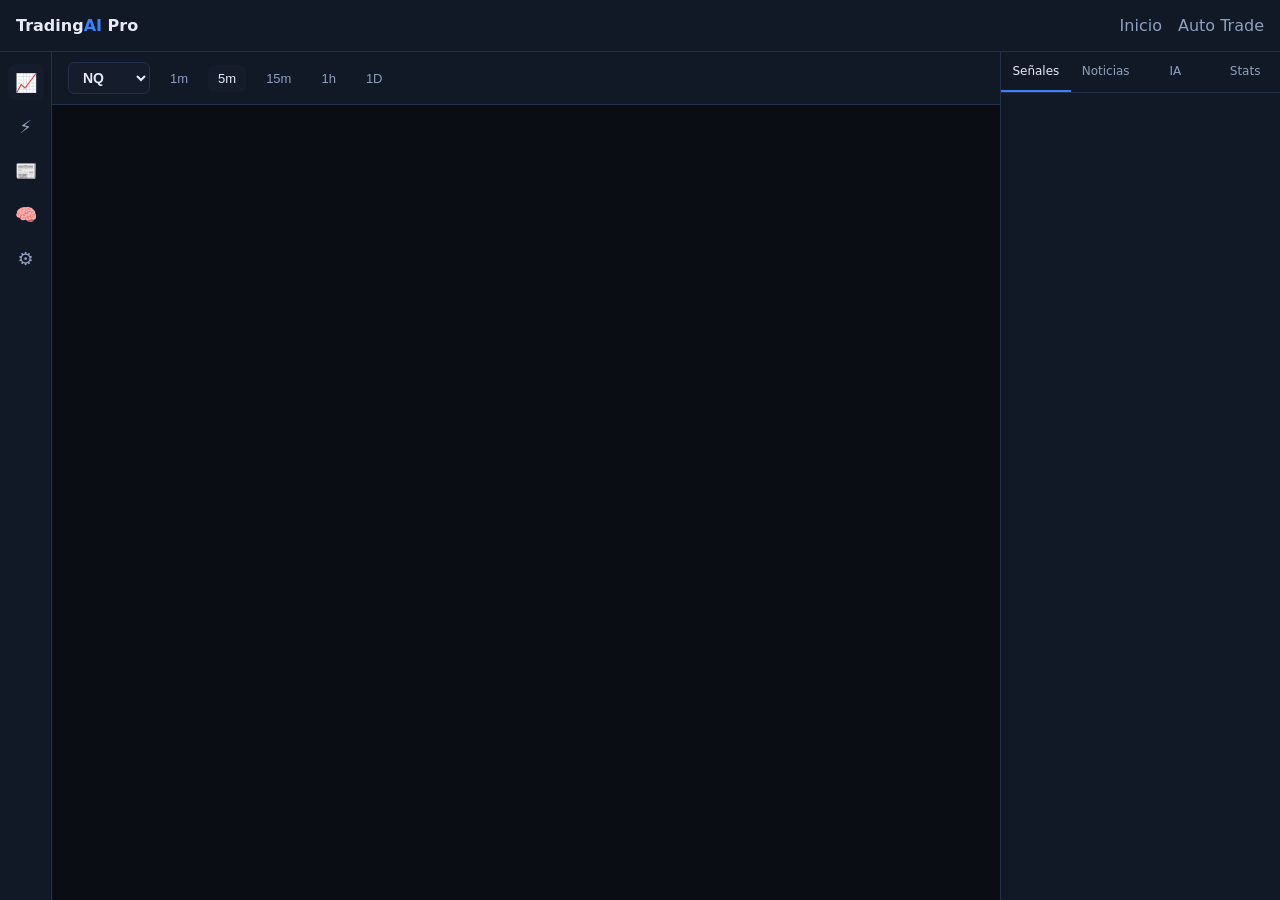
==== frontend/dashboard.html @ 42ce529d "Crear TradingAI Pro: plataforma de trading algorítmico con IA Backend FastAPI con motor de señales (" ====
<!DOCTYPE html>
<html lang="es">
<head>
<meta charset="UTF-8" />
<meta name="viewport" content="width=device-width, initial-scale=1.0" />
<title>Dashboard — TradingAI Pro</title>
<link rel="stylesheet" href="assets/css/main.css" />
<link rel="stylesheet" href="assets/css/dashboard.css" />
</head>
<body>

<div class="top-header">
  <div class="logo">Trading<span>AI</span> Pro</div>
  <nav style="display:flex;gap:16px;">
    <a href="index.html" class="text-dim">Inicio</a>
    <a href="autotrade.html" class="text-dim">Auto Trade</a>
  </nav>
</div>

<div class="dash-layout">
  <!-- Columna izquierda: sidebar de iconos -->
  <div class="sidebar">
    <div class="sb-icon active" title="Gráfico">📈</div>
    <div class="sb-icon" title="Señales">⚡</div>
    <div class="sb-icon" title="Noticias">📰</div>
    <div class="sb-icon" title="IA">🧠</div>
    <div class="sb-icon" title="Configuración">⚙️</div>
  </div>

  <!-- Centro: gráfico -->
  <div class="chart-area">
    <div class="timeframe-bar">
      <select id="symbol-select" class="symbol-select">
        <option value="NQ">NQ</option>
        <option value="MNQ">MNQ</option>
        <option value="AMD">AMD</option>
        <option value="NVDA">NVDA</option>
        <option value="AAPL">AAPL</option>
        <option value="TSLA">TSLA</option>
        <option value="BTC">BTC</option>
        <option value="ETH">ETH</option>
      </select>
      <button class="tf-btn" data-interval="1">1m</button>
      <button class="tf-btn active" data-interval="5">5m</button>
      <button class="tf-btn" data-interval="15">15m</button>
      <button class="tf-btn" data-interval="60">1h</button>
      <button class="tf-btn" data-interval="D">1D</button>
    </div>
    <div id="tv-chart"></div>
  </div>

  <!-- Columna derecha: panel de señales/noticias/IA/stats -->
  <div class="side-panel">
    <div class="panel-tabs">
      <div class="panel-tab active" data-tab="signals">Señales</div>
      <div class="panel-tab" data-tab="news">Noticias</div>
      <div class="panel-tab" data-tab="ai">IA</div>
      <div class="panel-tab" data-tab="stats">Stats</div>
    </div>
    <div class="panel-content">
      <div class="panel-view active" id="view-signals"></div>
      <div class="panel-view" id="view-news"></div>
      <div class="panel-view" id="view-ai">
        <div class="ai-chat">
          <div class="ai-messages" id="ai-messages">
            <div class="ai-msg assistant">Hola, soy el analista IA de TradingAI Pro. Pregúntame sobre el instrumento actual.</div>
          </div>
          <div class="ai-input-row">
            <input type="text" id="ai-input" placeholder="Pregúntale a Claude AI…" />
            <button class="btn btn-primary" id="ai-send">➤</button>
          </div>
        </div>
      </div>
      <div class="panel-view" id="view-stats"></div>
    </div>
  </div>
</div>

<script src="https://s3.tradingview.com/tv.js"></script>
<script src="assets/js/websocket.js"></script>
<script src="assets/js/dashboard.js"></script>
</body>
</html>
---- frontend/assets/css/main.css ----
/* TradingAI Pro — estilos compartidos (tema oscuro por defecto) */
:root {
  --bg: #0a0e14;
  --bg-alt: #111826;
  --bg-card: #151d2c;
  --border: #23304a;
  --text: #e6ebf5;
  --text-dim: #8fa0bd;
  --accent: #3b82f6;
  --accent-2: #22c55e;
  --danger: #ef4444;
  --warning: #f59e0b;
  --radius: 10px;
  --font: "Inter", "Segoe UI", system-ui, sans-serif;
}

* { box-sizing: border-box; }

html, body {
  margin: 0;
  padding: 0;
  background: var(--bg);
  color: var(--text);
  font-family: var(--font);
  scroll-behavior: smooth;
}

a { color: var(--accent); text-decoration: none; }

.container { max-width: 1200px; margin: 0 auto; padding: 0 24px; }

/* --- Nav --- */
.navbar {
  position: sticky;
  top: 0;
  z-index: 50;
  display: flex;
  align-items: center;
  justify-content: space-between;
  padding: 16px 24px;
  background: rgba(10, 14, 20, 0.9);
  backdrop-filter: blur(8px);
  border-bottom: 1px solid var(--border);
}

.navbar .logo {
  font-weight: 800;
  font-size: 20px;
  letter-spacing: -0.5px;
}
.navbar .logo span { color: var(--accent); }

.navbar nav { display: flex; align-items: center; gap: 20px; }
.navbar nav a { color: var(--text-dim); font-size: 14px; font-weight: 500; }
.navbar nav a:hover { color: var(--text); }

/* --- Botones --- */
.btn {
  display: inline-flex;
  align-items: center;
  justify-content: center;
  gap: 8px;
  padding: 10px 20px;
  border-radius: var(--radius);
  font-weight: 600;
  font-size: 14px;
  border: 1px solid transparent;
  cursor: pointer;
  transition: transform 0.15s ease, background 0.15s ease;
}
.btn:hover { transform: translateY(-1px); }

.btn-primary { background: var(--accent); color: #fff; }
.btn-primary:hover { background: #2563eb; }

.btn-ghost { background: transparent; color: var(--text); border-color: var(--border); }
.btn-ghost:hover { background: var(--bg-card); }

.btn-lang {
  background: var(--bg-card);
  color: var(--text-dim);
  border: 1px solid var(--border);
  padding: 6px 12px;
  font-size: 13px;
}

/* --- Tarjetas --- */
.card {
  background: var(--bg-card);
  border: 1px solid var(--border);
  border-radius: var(--radius);
  padding: 20px;
}

.badge {
  display: inline-block;
  padding: 4px 10px;
  border-radius: 999px;
  font-size: 12px;
  font-weight: 600;
}
.badge-long { background: rgba(34,197,94,0.15); color: var(--accent-2); }
.badge-short { background: rgba(239,68,68,0.15); color: var(--danger); }
.badge-neutral { background: rgba(143,160,189,0.15); color: var(--text-dim); }

/* --- Utilidades --- */
.text-dim { color: var(--text-dim); }
.text-center { text-align: center; }
.mt-0 { margin-top: 0; }
.grid { display: grid; gap: 20px; }
.grid-2 { grid-template-columns: repeat(2, 1fr); }
.grid-3 { grid-template-columns: repeat(3, 1fr); }
.grid-4 { grid-template-columns: repeat(4, 1fr); }

@media (max-width: 900px) {
  .grid-2, .grid-3, .grid-4 { grid-template-columns: 1fr; }
}
---- frontend/assets/css/dashboard.css ----
/* TradingAI Pro — layout del dashboard (3 columnas) */
.dash-layout {
  display: grid;
  grid-template-columns: 52px 1fr 280px;
  height: calc(100vh - 52px);
}

/* Columna izquierda: sidebar de iconos */
.sidebar {
  background: var(--bg-alt);
  border-right: 1px solid var(--border);
  display: flex;
  flex-direction: column;
  align-items: center;
  padding: 12px 0;
  gap: 8px;
}
.sidebar .sb-icon {
  width: 36px; height: 36px;
  display: flex; align-items: center; justify-content: center;
  border-radius: 8px;
  color: var(--text-dim);
  cursor: pointer;
  font-size: 18px;
}
.sidebar .sb-icon:hover, .sidebar .sb-icon.active { background: var(--bg-card); color: var(--accent); }

/* Centro: gráfico + timeframes */
.chart-area { display: flex; flex-direction: column; min-width: 0; }
.timeframe-bar {
  display: flex; align-items: center; gap: 10px;
  padding: 10px 16px;
  border-bottom: 1px solid var(--border);
  background: var(--bg-alt);
}
.symbol-select {
  background: var(--bg-card); color: var(--text); border: 1px solid var(--border);
  border-radius: 6px; padding: 6px 10px; font-weight: 600; font-size: 14px;
}
.tf-btn {
  background: transparent; border: none; color: var(--text-dim);
  padding: 6px 10px; border-radius: 6px; cursor: pointer; font-size: 13px;
}
.tf-btn.active, .tf-btn:hover { background: var(--bg-card); color: var(--text); }
#tv-chart { flex: 1; min-height: 0; }

/* Columna derecha: panel de señales/noticias/IA/stats */
.side-panel {
  background: var(--bg-alt);
  border-left: 1px solid var(--border);
  display: flex;
  flex-direction: column;
  min-width: 0;
}
.panel-tabs {
  display: flex;
  border-bottom: 1px solid var(--border);
}
.panel-tab {
  flex: 1; text-align: center; padding: 12px 4px;
  font-size: 12px; color: var(--text-dim); cursor: pointer; border-bottom: 2px solid transparent;
}
.panel-tab.active { color: var(--text); border-bottom-color: var(--accent); }
.panel-content { flex: 1; overflow-y: auto; padding: 16px; }
.panel-view { display: none; }
.panel-view.active { display: block; }

.indicator-row { margin-bottom: 14px; }
.indicator-row .label { display: flex; justify-content: space-between; font-size: 12px; color: var(--text-dim); margin-bottom: 4px; }
.indicator-bar-bg { height: 6px; background: var(--border); border-radius: 3px; overflow: hidden; }
.indicator-bar-fill { height: 100%; background: var(--accent); }

.sl-tp-box { display: flex; justify-content: space-between; margin-top: 16px; font-size: 13px; }
.sl-tp-box .sl { color: var(--danger); }
.sl-tp-box .tp { color: var(--accent-2); }

.news-item { padding: 10px 0; border-bottom: 1px solid var(--border); font-size: 13px; }
.news-item a { color: var(--text); font-weight: 600; }
.news-item .meta { color: var(--text-dim); font-size: 11px; margin-top: 4px; }

.ai-chat { display: flex; flex-direction: column; height: 100%; }
.ai-messages { flex: 1; overflow-y: auto; margin-bottom: 10px; }
.ai-msg { margin-bottom: 10px; font-size: 13px; }
.ai-msg.user { color: var(--accent); }
.ai-msg.assistant { color: var(--text); background: var(--bg-card); padding: 8px 10px; border-radius: 8px; }
.ai-input-row { display: flex; gap: 6px; }
.ai-input-row input {
  flex: 1; background: var(--bg-card); border: 1px solid var(--border); color: var(--text);
  border-radius: 6px; padding: 8px 10px; font-size: 13px;
}

.stats-grid { display: grid; grid-template-columns: 1fr 1fr; gap: 12px; margin-bottom: 16px; }
.stats-grid .stat-box { background: var(--bg-card); border: 1px solid var(--border); border-radius: 8px; padding: 10px; text-align: center; }
.stats-grid .stat-box .val { font-size: 18px; font-weight: 700; }
.stats-grid .stat-box .lbl { font-size: 11px; color: var(--text-dim); }

.top-header {
  height: 52px; display: flex; align-items: center; justify-content: space-between;
  padding: 0 16px; border-bottom: 1px solid var(--border); background: var(--bg-alt);
}
.top-header .logo { font-weight: 800; }
.top-header .logo span { color: var(--accent); }
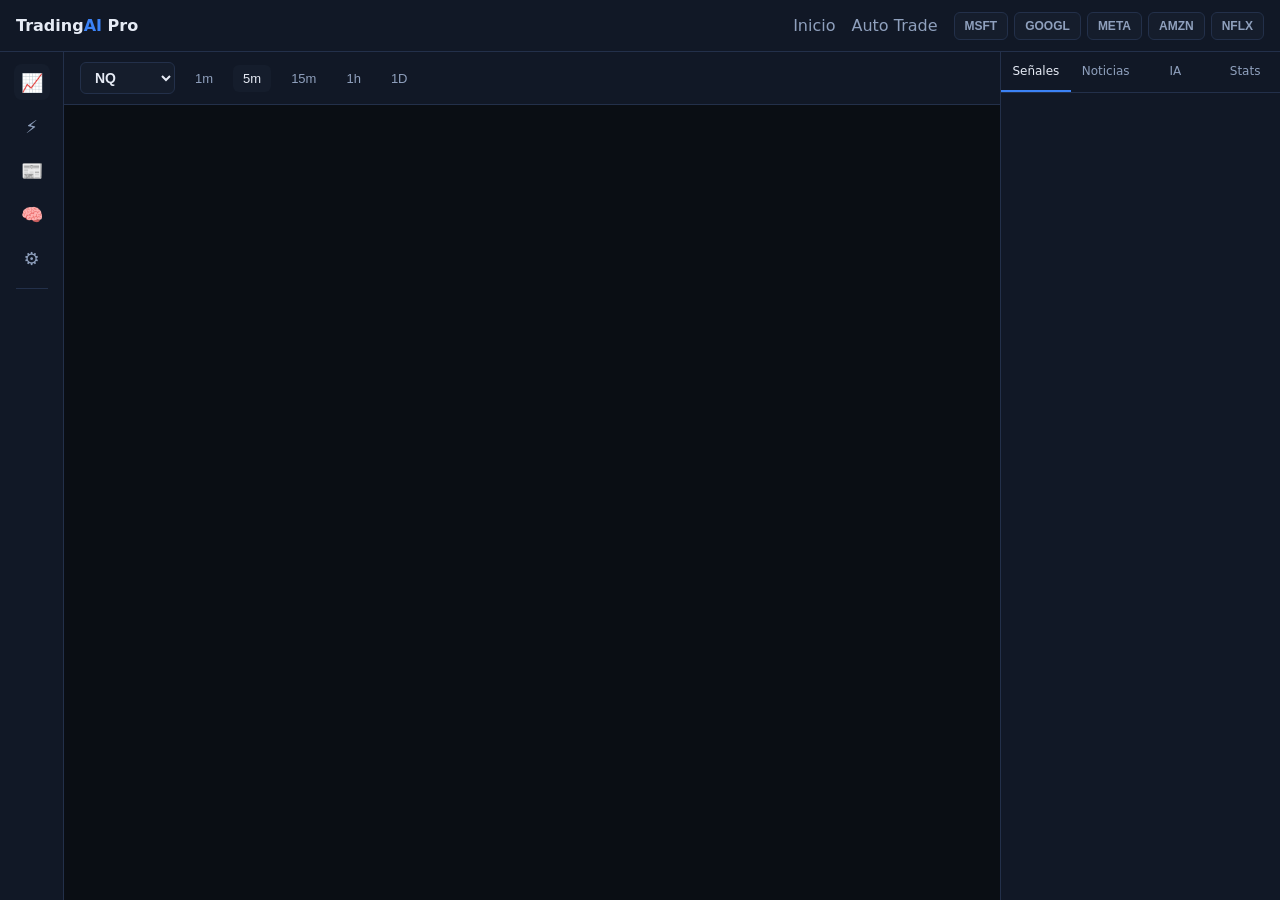
==== commit 8eff4d9a: "feat: add MSFT, GOOGL, META, AMZN, NFLX to scanner and dashboard Add the 5 stocks to the SYMBOLS dic" ====
--- a/frontend/dashboard.html
+++ b/frontend/dashboard.html
@@ -11,20 +11,29 @@
 
 <div class="top-header">
   <div class="logo">Trading<span>AI</span> Pro</div>
-  <nav style="display:flex;gap:16px;">
+  <nav style="display:flex;gap:16px;align-items:center;">
     <a href="index.html" class="text-dim">Inicio</a>
     <a href="autotrade.html" class="text-dim">Auto Trade</a>
+    <div class="nav-symbols" id="nav-symbols">
+      <button class="nav-symbol-btn" data-symbol="MSFT">MSFT</button>
+      <button class="nav-symbol-btn" data-symbol="GOOGL">GOOGL</button>
+      <button class="nav-symbol-btn" data-symbol="META">META</button>
+      <button class="nav-symbol-btn" data-symbol="AMZN">AMZN</button>
+      <button class="nav-symbol-btn" data-symbol="NFLX">NFLX</button>
+    </div>
   </nav>
 </div>
 
 <div class="dash-layout">
-  <!-- Columna izquierda: sidebar de iconos -->
+  <!-- Columna izquierda: sidebar de iconos + watchlist -->
   <div class="sidebar">
     <div class="sb-icon active" title="Gráfico">📈</div>
     <div class="sb-icon" title="Señales">⚡</div>
     <div class="sb-icon" title="Noticias">📰</div>
     <div class="sb-icon" title="IA">🧠</div>
     <div class="sb-icon" title="Configuración">⚙️</div>
+    <div class="sb-separator"></div>
+    <div class="watchlist" id="watchlist"></div>
   </div>
 
   <!-- Centro: gráfico -->
@@ -37,6 +46,11 @@
         <option value="NVDA">NVDA</option>
         <option value="AAPL">AAPL</option>
         <option value="TSLA">TSLA</option>
+        <option value="MSFT">MSFT</option>
+        <option value="GOOGL">GOOGL</option>
+        <option value="META">META</option>
+        <option value="AMZN">AMZN</option>
+        <option value="NFLX">NFLX</option>
         <option value="BTC">BTC</option>
         <option value="ETH">ETH</option>
       </select>
@@ -71,7 +85,17 @@
           </div>
         </div>
       </div>
-      <div class="panel-view" id="view-stats"></div>
+      <div class="panel-view" id="view-stats">
+        <div class="card" style="margin-bottom:16px;">
+          <div class="text-dim" style="font-size:12px;margin-bottom:8px;">Broker de Auto Trade</div>
+          <div id="broker-selector" style="display:flex;gap:8px;">
+            <button class="btn btn-ghost broker-btn" data-broker="ibkr" style="flex:1;">IBKR</button>
+            <button class="btn btn-ghost broker-btn" data-broker="alpaca" style="flex:1;">Alpaca</button>
+          </div>
+          <div id="broker-status" class="text-dim" style="font-size:11px;margin-top:8px;"></div>
+        </div>
+        <div id="stats-dynamic"></div>
+      </div>
     </div>
   </div>
 </div>
--- a/frontend/assets/css/dashboard.css
+++ b/frontend/assets/css/dashboard.css
@@ -1,11 +1,11 @@
 /* TradingAI Pro — layout del dashboard (3 columnas) */
 .dash-layout {
   display: grid;
-  grid-template-columns: 52px 1fr 280px;
+  grid-template-columns: 64px 1fr 280px;
   height: calc(100vh - 52px);
 }
 
-/* Columna izquierda: sidebar de iconos */
+/* Columna izquierda: sidebar de iconos + watchlist */
 .sidebar {
   background: var(--bg-alt);
   border-right: 1px solid var(--border);
@@ -14,6 +14,7 @@
   align-items: center;
   padding: 12px 0;
   gap: 8px;
+  min-height: 0;
 }
 .sidebar .sb-icon {
   width: 36px; height: 36px;
@@ -22,7 +23,53 @@
   color: var(--text-dim);
   cursor: pointer;
   font-size: 18px;
+  flex-shrink: 0;
 }
+
+.sb-separator {
+  width: 32px;
+  border-top: 1px solid var(--border);
+  margin: 4px 0;
+  flex-shrink: 0;
+}
+
+.watchlist {
+  width: 100%;
+  overflow-y: auto;
+  display: flex;
+  flex-direction: column;
+  gap: 4px;
+  padding: 0 4px;
+}
+.watchlist-btn {
+  background: transparent;
+  border: none;
+  color: var(--text-dim);
+  font-size: 10px;
+  font-weight: 600;
+  padding: 6px 2px;
+  border-radius: 6px;
+  cursor: pointer;
+  text-align: center;
+  line-height: 1.2;
+}
+.watchlist-btn:hover { background: var(--bg-card); color: var(--text); }
+.watchlist-btn.active { background: var(--accent); color: #fff; }
+
+/* Botones de acceso rápido en el nav superior */
+.nav-symbols { display: flex; gap: 6px; }
+.nav-symbol-btn {
+  background: var(--bg-card);
+  border: 1px solid var(--border);
+  color: var(--text-dim);
+  font-size: 12px;
+  font-weight: 600;
+  padding: 6px 10px;
+  border-radius: 6px;
+  cursor: pointer;
+}
+.nav-symbol-btn:hover { color: var(--text); }
+.nav-symbol-btn.active { background: var(--accent); color: #fff; border-color: var(--accent); }
 .sidebar .sb-icon:hover, .sidebar .sb-icon.active { background: var(--bg-card); color: var(--accent); }
 
 /* Centro: gráfico + timeframes */
@@ -100,3 +147,6 @@
 }
 .top-header .logo { font-weight: 800; }
 .top-header .logo span { color: var(--accent); }
+
+.broker-btn.active { background: var(--accent); color: #fff; border-color: var(--accent); }
+.broker-btn[data-status="not_configured"]::after { content: " •"; color: var(--warning); }
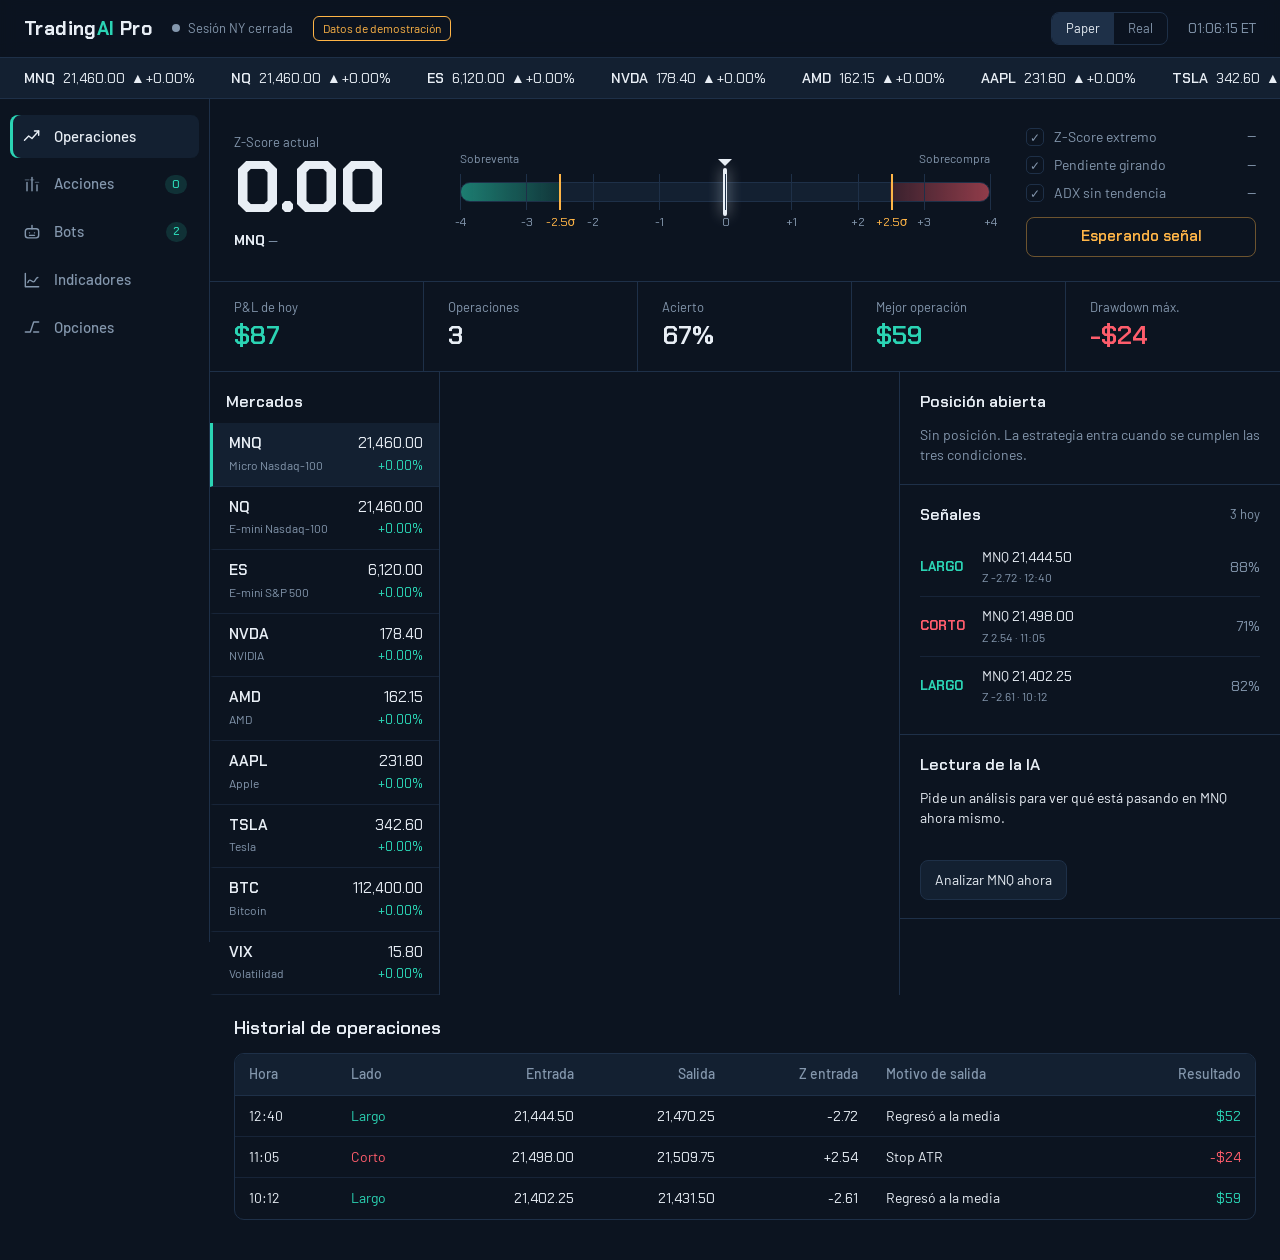
==== commit 0dd66d2b: "Update dashboard.html" ====
--- a/frontend/dashboard.html
+++ b/frontend/dashboard.html
@@ -1,107 +1,1359 @@
 <!DOCTYPE html>
 <html lang="es">
 <head>
-<meta charset="UTF-8" />
-<meta name="viewport" content="width=device-width, initial-scale=1.0" />
-<title>Dashboard — TradingAI Pro</title>
-<link rel="stylesheet" href="assets/css/main.css" />
-<link rel="stylesheet" href="assets/css/dashboard.css" />
+<meta charset="UTF-8">
+<meta name="viewport" content="width=device-width, initial-scale=1">
+<title>TradingAI Pro — Operaciones</title>
+<link rel="preconnect" href="https://fonts.googleapis.com">
+<link rel="preconnect" href="https://fonts.gstatic.com" crossorigin>
+<link href="https://fonts.googleapis.com/css2?family=Chakra+Petch:wght@500;600;700&family=Barlow:wght@400;500;600&display=swap" rel="stylesheet">
+<style>
+:root{
+  --ink:#0C1420;        /* fondo cabina */
+  --deck:#132031;       /* paneles */
+  --rail:#1E3048;       /* bordes */
+  --fog:#8497AD;        /* texto secundario */
+  --paper:#E8EEF5;      /* texto principal */
+  --long:#2BD4B4;       /* largo / ganancia */
+  --short:#FF5D6C;      /* corto / pérdida */
+  --amber:#FFB547;      /* zona de alerta / pendiente */
+  --display:'Chakra Petch', 'Segoe UI', system-ui, sans-serif;
+  --body:'Barlow', 'Segoe UI', system-ui, sans-serif;
+}
+*{box-sizing:border-box;margin:0;padding:0}
+html,body{background:var(--ink);color:var(--paper);font-family:var(--body);font-size:15px;line-height:1.45}
+button{font:inherit;color:inherit;cursor:pointer}
+:focus-visible{outline:2px solid var(--amber);outline-offset:2px}
+.num{font-family:var(--display);font-variant-numeric:tabular-nums}
+.up{color:var(--long)} .dn{color:var(--short)} .muted{color:var(--fog)}
+
+/* ── Barra superior ── */
+.top{display:flex;align-items:center;gap:20px;padding:12px 24px;border-bottom:1px solid var(--rail);position:sticky;top:0;background:rgba(12,20,32,.94);backdrop-filter:blur(8px);z-index:20}
+.brand{font-family:var(--display);font-weight:700;font-size:19px;letter-spacing:.02em}
+.brand b{color:var(--long)}
+.session{display:flex;align-items:center;gap:8px;font-size:13px;color:var(--fog)}
+.lamp{width:8px;height:8px;border-radius:50%;background:var(--fog)}
+.lamp.on{background:var(--long);box-shadow:0 0 10px var(--long)}
+.top .spacer{flex:1}
+.mode{display:flex;border:1px solid var(--rail);border-radius:8px;overflow:hidden}
+.mode button{background:none;border:0;padding:6px 14px;font-size:13px;color:var(--fog)}
+.mode button[aria-pressed="true"]{background:var(--rail);color:var(--paper)}
+.mode button.real[aria-pressed="true"]{background:var(--short);color:#fff}
+.clock{font-size:14px;color:var(--fog)}
+.data-flag{font-size:12px;padding:3px 9px;border-radius:6px;border:1px solid var(--amber);color:var(--amber);display:none}
+.data-flag.show{display:inline-block}
+
+/* ── Medidor sigma (elemento protagonista) ── */
+.sigma{padding:28px 24px 24px;border-bottom:1px solid var(--rail);display:grid;grid-template-columns:auto 1fr auto;gap:36px;align-items:center}
+.zread{min-width:190px}
+.zread .lbl{font-size:13px;color:var(--fog)}
+.zread .z{font-family:var(--display);font-weight:700;font-size:72px;line-height:1;letter-spacing:-.02em;transition:color .4s}
+.zread .sym{font-size:14px;color:var(--fog);margin-top:6px}
+.zread .sym strong{color:var(--paper);font-family:var(--display)}
+
+.meter{position:relative;height:96px}
+.track{position:absolute;left:0;right:0;top:38px;height:20px;border-radius:10px;background:linear-gradient(90deg,
+  rgba(43,212,180,.55) 0%, rgba(43,212,180,.18) 18.75%, var(--deck) 18.75%, var(--deck) 81.25%, rgba(255,93,108,.18) 81.25%, rgba(255,93,108,.55) 100%);border:1px solid var(--rail)}
+.tick{position:absolute;top:30px;width:1px;height:36px;background:var(--rail)}
+.tick.th{background:var(--amber);width:2px}
+.tick span{position:absolute;top:40px;left:50%;transform:translateX(-50%);font-family:var(--display);font-size:12px;color:var(--fog);white-space:nowrap}
+.tick.th span{color:var(--amber)}
+.zone-lbl{position:absolute;top:6px;font-size:12px;color:var(--fog)}
+.needle{position:absolute;top:24px;width:4px;height:48px;margin-left:-2px;border-radius:2px;background:var(--paper);box-shadow:0 0 14px rgba(232,238,245,.7);transition:left .9s cubic-bezier(.2,.8,.2,1)}
+.needle::after{content:"";position:absolute;left:-5px;top:-9px;border:7px solid transparent;border-top-color:var(--paper)}
+
+.checks{display:flex;flex-direction:column;gap:8px;min-width:230px}
+.check{display:flex;align-items:center;gap:10px;font-size:14px;color:var(--fog);transition:color .3s}
+.check i{width:18px;height:18px;border-radius:5px;border:1.5px solid var(--rail);display:grid;place-items:center;font-style:normal;font-size:12px;transition:all .3s}
+.check.ok{color:var(--paper)}
+.check.ok i{background:var(--long);border-color:var(--long);color:var(--ink)}
+.check .v{margin-left:auto;font-family:var(--display);font-size:13px}
+.verdict{margin-top:6px;font-family:var(--display);font-weight:600;font-size:15px;padding:8px 12px;border-radius:8px;border:1px solid var(--rail);text-align:center;transition:all .4s}
+.verdict.long{background:var(--long);color:var(--ink);border-color:var(--long);box-shadow:0 0 24px rgba(43,212,180,.45)}
+.verdict.short{background:var(--short);color:#fff;border-color:var(--short);box-shadow:0 0 24px rgba(255,93,108,.45)}
+.verdict.wait{color:var(--amber);border-color:rgba(255,181,71,.4)}
+
+/* ── Cifras del día ── */
+.stats{display:grid;grid-template-columns:repeat(5,1fr);border-bottom:1px solid var(--rail)}
+.stat{padding:16px 24px;border-right:1px solid var(--rail)}
+.stat:last-child{border-right:0}
+.stat .k{font-size:13px;color:var(--fog)}
+.stat .v{font-family:var(--display);font-weight:600;font-size:26px}
+
+/* ── Cinta de precios ── */
+.ticker{border-bottom:1px solid var(--rail);background:var(--deck);overflow:hidden;white-space:nowrap;padding:9px 0}
+.ticker-run{display:inline-flex;gap:36px;animation:run 40s linear infinite;padding-left:24px}
+.ticker:hover .ticker-run{animation-play-state:paused}
+@keyframes run{from{transform:translateX(0)}to{transform:translateX(-50%)}}
+.tk{display:inline-flex;gap:8px;align-items:baseline;font-size:14px}
+.tk b{font-family:var(--display);font-weight:600}
+.tk .num{color:var(--paper)}
+
+/* ── Watchlist ── */
+.watch{border-right:1px solid var(--rail);display:flex;flex-direction:column}
+.watch h2{font-family:var(--display);font-weight:600;font-size:16px;padding:18px 16px 10px}
+.wl{list-style:none;overflow-y:auto}
+.wl button{width:100%;display:grid;grid-template-columns:1fr auto;gap:2px 8px;text-align:left;background:none;border:0;border-left:3px solid transparent;padding:10px 16px;border-bottom:1px solid rgba(30,48,72,.6)}
+.wl button:hover{background:var(--deck)}
+.wl button[aria-current="true"]{background:var(--deck);border-left-color:var(--long)}
+.wl .s{font-family:var(--display);font-weight:600;font-size:15px}
+.wl .p{font-family:var(--display);font-size:15px;text-align:right;font-variant-numeric:tabular-nums;transition:color .3s}
+.wl .n{font-size:12px;color:var(--fog)}
+.wl .c{font-size:13px;text-align:right;font-family:var(--display)}
+.wl .p.tick-up{color:var(--long)} .wl .p.tick-dn{color:var(--short)}
+
+/* ── Zona de trabajo ── */
+.work{display:grid;grid-template-columns:230px 1fr 380px;min-height:560px}
+.chart{border-right:1px solid var(--rail);min-height:520px;position:relative}
+#tv{position:absolute;inset:0}
+.side{display:flex;flex-direction:column}
+.block{border-bottom:1px solid var(--rail);padding:18px 20px}
+.block h2{font-family:var(--display);font-weight:600;font-size:16px;margin-bottom:12px;display:flex;align-items:center;justify-content:space-between}
+.block h2 small{font-family:var(--body);font-weight:400;font-size:13px;color:var(--fog)}
+
+/* Posición abierta */
+.pos-empty{color:var(--fog);font-size:14px}
+.pos-head{display:flex;align-items:baseline;justify-content:space-between;margin-bottom:12px}
+.side-tag{font-family:var(--display);font-weight:700;font-size:14px;padding:3px 10px;border-radius:6px}
+.side-tag.long{background:rgba(43,212,180,.15);color:var(--long)}
+.side-tag.short{background:rgba(255,93,108,.15);color:var(--short)}
+.pnl{font-family:var(--display);font-weight:700;font-size:34px}
+.ladder{position:relative;height:10px;border-radius:5px;background:linear-gradient(90deg,var(--short),var(--deck) 45%,var(--deck) 55%,var(--long));margin:14px 0 8px}
+.ladder .now{position:absolute;top:-5px;width:3px;height:20px;background:var(--paper);border-radius:2px;transition:left .6s}
+.levels{display:flex;justify-content:space-between;font-size:12px;color:var(--fog)}
+.levels .num{color:var(--paper);font-size:14px}
+.close-btn{margin-top:14px;width:100%;padding:10px;border-radius:8px;border:1px solid var(--short);background:none;color:var(--short);font-weight:600}
+.close-btn:hover{background:var(--short);color:#fff}
+
+/* Señales */
+.feed{list-style:none;max-height:260px;overflow-y:auto}
+.feed li{display:grid;grid-template-columns:auto 1fr auto;gap:10px;align-items:center;padding:9px 0;border-bottom:1px solid rgba(30,48,72,.6);font-size:14px}
+.feed li:last-child{border-bottom:0}
+.feed .dir{font-family:var(--display);font-weight:700;font-size:13px;width:52px}
+.feed .t{font-size:12px;color:var(--fog)}
+.feed li.fresh{animation:flash 1.6s ease-out}
+@keyframes flash{from{background:rgba(255,181,71,.25)}to{background:transparent}}
+
+/* IA */
+.ai-out{font-size:14px;color:var(--paper);min-height:60px;white-space:pre-wrap}
+.ai-btn{margin-top:12px;padding:9px 14px;border-radius:8px;border:1px solid var(--rail);background:var(--deck);font-size:14px}
+.ai-btn:hover{border-color:var(--long)}
+
+/* ── Historial ── */
+.history{padding:20px 24px 40px}
+.history h2{font-family:var(--display);font-weight:600;font-size:18px;margin-bottom:12px}
+.tbl-wrap{overflow-x:auto;border:1px solid var(--rail);border-radius:10px}
+table{width:100%;border-collapse:collapse;font-size:14px;min-width:720px}
+th{text-align:left;font-weight:500;color:var(--fog);padding:10px 14px;border-bottom:1px solid var(--rail);background:var(--deck)}
+td{padding:10px 14px;border-bottom:1px solid rgba(30,48,72,.6)}
+tr:last-child td{border-bottom:0}
+td.num{text-align:right}
+th.r{text-align:right}
+
+/* ── Barra lateral y vistas ── */
+.shell{display:grid;grid-template-columns:210px 1fr}
+.rail{border-right:1px solid var(--rail);padding:16px 10px;position:sticky;top:57px;align-self:start;height:calc(100vh - 57px);display:flex;flex-direction:column;gap:4px}
+.rail a{display:flex;gap:12px;align-items:center;padding:11px 12px;border-radius:8px;color:var(--fog);text-decoration:none;font-weight:500;font-size:15px}
+.rail a:hover{color:var(--paper);background:rgba(19,32,49,.6)}
+.rail a[aria-current="page"]{background:var(--deck);color:var(--paper);box-shadow:inset 3px 0 0 var(--long)}
+.rail svg{width:20px;height:20px;stroke:currentColor;fill:none;stroke-width:1.7;stroke-linecap:round;stroke-linejoin:round;flex-shrink:0}
+.rail .badge{margin-left:auto;font-family:var(--display);font-size:12px;padding:1px 7px;border-radius:10px;background:rgba(43,212,180,.15);color:var(--long)}
+.views{min-width:0}
+.view{display:none}
+.view.on{display:block}
+.pagehead{padding:26px 24px 6px;max-width:900px}
+.pagehead h1{font-family:var(--display);font-weight:700;font-size:30px;line-height:1.15}
+.pagehead p{color:var(--fog);margin-top:6px;max-width:70ch}
+
+/* Acciones */
+.stk-bar{display:flex;flex-wrap:wrap;gap:14px;align-items:center;padding:14px 24px}
+.stk-bar input{background:var(--deck);border:1px solid var(--rail);border-radius:8px;padding:8px 12px;color:var(--paper);font:inherit;width:200px}
+.stk-wrap{display:grid;grid-template-columns:1fr 440px;gap:16px;padding:0 24px 40px;align-items:start}
+.stk-tbl tr{cursor:pointer}
+.stk-tbl tr:hover td{background:rgba(30,48,72,.5)}
+.stk-tbl tr[aria-selected="true"] td{background:rgba(43,212,180,.08)}
+.stk-tbl tr[aria-selected="true"] td:first-child{box-shadow:inset 3px 0 0 var(--long)}
+.stk-tbl td .s{font-family:var(--display);font-weight:600;font-size:15px}
+.stk-tbl td .n{font-size:12px;color:var(--fog)}
+.sig{font-family:var(--display);font-weight:600;font-size:13px;padding:3px 9px;border-radius:6px;white-space:nowrap}
+.sig.buy{background:rgba(43,212,180,.15);color:var(--long)}
+.sig.sell{background:rgba(255,93,108,.15);color:var(--short)}
+.sig.none{color:var(--fog)}
+.zbar{display:inline-block;width:60px;height:6px;border-radius:3px;background:var(--rail);position:relative;vertical-align:middle;margin-left:8px}
+.zbar i{position:absolute;top:-3px;width:3px;height:12px;border-radius:1px;background:var(--paper)}
+.detail{border:1px solid var(--rail);border-radius:12px;background:var(--deck);overflow:hidden;position:sticky;top:110px}
+.detail-head{padding:16px 18px;display:flex;justify-content:space-between;align-items:flex-start;gap:10px}
+.detail-head h2{font-family:var(--display);font-weight:700;font-size:26px;line-height:1}
+.detail-head .n{color:var(--fog);font-size:14px;margin-top:4px}
+.detail-head .px{font-family:var(--display);font-weight:600;font-size:24px;text-align:right}
+#tvStk{height:300px;border-top:1px solid var(--rail);border-bottom:1px solid var(--rail)}
+.dstats{display:grid;grid-template-columns:repeat(4,1fr);border-bottom:1px solid var(--rail)}
+.dstats>div{padding:12px 14px;border-right:1px solid var(--rail)}
+.dstats>div:last-child{border-right:0}
+.dstats .k{font-size:12px;color:var(--fog)} .dstats .v{font-family:var(--display);font-weight:600;font-size:17px}
+.dact{display:flex;gap:10px;padding:14px 18px;border-bottom:1px solid var(--rail)}
+.dsec{padding:14px 18px}
+.dsec h3{font-family:var(--display);font-weight:600;font-size:15px;margin-bottom:8px}
+.news{list-style:none;font-size:14px}
+.news li{padding:8px 0;border-bottom:1px solid rgba(30,48,72,.6)}
+.news li:last-child{border-bottom:0}
+.news a{color:var(--paper);text-decoration:none} .news a:hover{color:var(--long)}
+.news .src{font-size:12px;color:var(--fog)}
+
+/* Bots */
+.bots{display:grid;grid-template-columns:repeat(auto-fill,minmax(360px,1fr));gap:16px;padding:18px 24px 40px}
+.bot{border:1px solid var(--rail);border-radius:12px;background:var(--deck);padding:20px;display:flex;flex-direction:column;gap:16px}
+.bot.live{border-color:rgba(43,212,180,.5)}
+.bot-top{display:flex;justify-content:space-between;align-items:flex-start;gap:12px}
+.bot h3{font-family:var(--display);font-weight:600;font-size:19px}
+.bot .plat{font-size:13px;color:var(--fog);margin-top:2px}
+.sw{width:48px;height:26px;border-radius:13px;background:var(--rail);border:0;position:relative;flex-shrink:0;transition:background .25s}
+.sw::after{content:"";position:absolute;top:3px;left:3px;width:20px;height:20px;border-radius:50%;background:var(--paper);transition:left .25s}
+.sw[aria-checked="true"]{background:var(--long)}
+.sw[aria-checked="true"]::after{left:25px}
+.bot-state{font-size:13px;font-weight:600}
+.kpis{display:grid;grid-template-columns:repeat(3,1fr);gap:10px}
+.kpis .k{font-size:12px;color:var(--fog)}
+.kpis .v{font-family:var(--display);font-weight:600;font-size:21px}
+.params{display:grid;grid-template-columns:1fr auto;gap:6px 14px;font-size:14px;padding-top:14px;border-top:1px solid var(--rail)}
+.params dt{color:var(--fog)} .params dd{font-family:var(--display);text-align:right}
+.logic{font-size:14px;color:var(--fog)}
+.gridviz{display:flex;flex-direction:column-reverse;gap:3px}
+.gridviz span{height:5px;border-radius:2px;background:var(--rail)}
+.gridviz span.buy{background:rgba(43,212,180,.6)} .gridviz span.sell{background:rgba(255,93,108,.6)} .gridviz span.mid{background:var(--amber)}
+.bot-foot{display:flex;gap:10px;margin-top:auto}
+.btn{padding:8px 14px;border-radius:8px;border:1px solid var(--rail);background:none;font-size:14px}
+.btn:hover{border-color:var(--long)}
+
+/* Indicadores */
+.inds{display:grid;grid-template-columns:repeat(auto-fill,minmax(320px,1fr));gap:16px;padding:18px 24px 40px}
+.ind{border:1px solid var(--rail);border-radius:12px;padding:18px;background:var(--deck)}
+.ind h3{font-family:var(--display);font-weight:600;font-size:17px}
+.formula{margin:10px 0 12px;padding:9px 12px;border-radius:8px;background:var(--ink);font-family:Georgia,'Times New Roman',serif;font-style:italic;font-size:15px;color:var(--paper);line-height:1.5}
+.ind .val{font-family:var(--display);font-weight:700;font-size:34px;line-height:1}
+.ind canvas{width:100%;height:64px;display:block;margin:12px 0 10px}
+.ind .read{font-size:14px;color:var(--fog)}
+.ind.hot{border-color:var(--amber)}
+.ind canvas.tall{height:140px}
+.ind[hidden]{display:none}
+.ind .fam{font-size:12px;color:var(--fog);margin-top:2px}
+
+/* Opciones */
+.opt-ctl{display:flex;flex-wrap:wrap;gap:18px;align-items:flex-end;padding:16px 24px}
+.opt-ctl label{display:flex;flex-direction:column;gap:6px;font-size:13px;color:var(--fog)}
+.opt-ctl select{background:var(--deck);color:var(--paper);border:1px solid var(--rail);border-radius:8px;padding:8px 12px;font:inherit;font-family:var(--display)}
+.seg{display:flex;border:1px solid var(--rail);border-radius:8px;overflow:hidden}
+.seg button{background:none;border:0;padding:8px 13px;font-family:var(--display);color:var(--fog)}
+.seg button[aria-pressed="true"]{background:var(--rail);color:var(--paper)}
+input[type=range]{accent-color:var(--long);width:180px}
+.ivpanel{display:grid;grid-template-columns:repeat(4,1fr);margin:0 24px;border:1px solid var(--rail);border-radius:12px;background:var(--deck)}
+.ivpanel>div{padding:16px 18px;border-right:1px solid var(--rail)}
+.ivpanel>div:last-child{border-right:0}
+.ivpanel .k{font-size:13px;color:var(--fog)}
+.ivpanel .v{font-family:var(--display);font-weight:600;font-size:24px}
+.ivbar{height:8px;border-radius:4px;background:linear-gradient(90deg,var(--long),var(--amber) 50%,var(--short));position:relative;margin-top:10px}
+.ivbar i{position:absolute;top:-4px;width:3px;height:16px;background:var(--paper);border-radius:2px;transition:left .5s}
+.ivread{grid-column:1/-1;border-top:1px solid var(--rail);font-size:14px}
+.chain-wrap{display:grid;grid-template-columns:1fr 300px;gap:16px;padding:16px 24px 40px}
+.chain td,.chain th{padding:7px 12px}
+.chain th{text-align:right}
+.chain th.k,.chain td.k{text-align:center;font-family:var(--display);font-weight:600;background:var(--ink)}
+.chain tr{cursor:pointer}
+.chain tr:hover td{background:rgba(30,48,72,.5)}
+.chain tr.atm td.k{color:var(--amber)}
+.chain tr.sel td{background:rgba(43,212,180,.1)}
+.chain td.itm{background:rgba(30,48,72,.35)}
+.greeks{border:1px solid var(--rail);border-radius:12px;background:var(--deck);padding:18px;align-self:start}
+.greeks h3{font-family:var(--display);font-weight:600;font-size:17px;margin-bottom:12px}
+.greeks table{min-width:0;font-size:14px}
+.greeks td,.greeks th{padding:6px 4px;border:0}
+.greeks th{background:none;text-align:right}
+.greeks td:first-child{color:var(--fog)}
+.greeks td{text-align:right;font-family:var(--display)}
+.greeks td:first-child{text-align:left;font-family:var(--body)}
+.note{font-size:13px;color:var(--fog);margin-top:12px}
+
+@media (max-width:1100px){
+  .shell{grid-template-columns:1fr}
+  .rail{position:sticky;top:0;height:auto;flex-direction:row;overflow-x:auto;border-right:0;border-bottom:1px solid var(--rail);padding:8px;z-index:15;background:var(--ink)}
+  .rail a{white-space:nowrap}
+  .rail a[aria-current="page"]{box-shadow:inset 0 -3px 0 var(--long)}
+  .ivpanel{grid-template-columns:repeat(2,1fr)}
+  .chain-wrap{grid-template-columns:1fr}
+  .stk-wrap{grid-template-columns:1fr}
+  .detail{position:static}
+  .sigma{grid-template-columns:1fr;gap:20px}
+  .work{grid-template-columns:1fr}
+  .chart{border-right:0;border-bottom:1px solid var(--rail);min-height:420px}
+  .watch{border-right:0;border-bottom:1px solid var(--rail)}
+  .wl{display:flex;overflow-x:auto}
+  .wl li{flex:0 0 150px}
+  .wl button{border-left:0;border-bottom:3px solid transparent;border-right:1px solid var(--rail)}
+  .wl button[aria-current="true"]{border-bottom-color:var(--long)}
+  .stats{grid-template-columns:repeat(2,1fr)}
+  .stat{border-bottom:1px solid var(--rail)}
+}
+@media (max-width:600px){
+  .top{flex-wrap:wrap;gap:10px;padding:10px 14px}
+  .sigma,.history{padding-left:14px;padding-right:14px}
+  .zread .z{font-size:56px}
+  .stat{padding:12px 14px}
+}
+@media (prefers-reduced-motion:reduce){*{animation:none!important;transition:none!important}}
+</style>
 </head>
 <body>
 
-<div class="top-header">
-  <div class="logo">Trading<span>AI</span> Pro</div>
-  <nav style="display:flex;gap:16px;align-items:center;">
-    <a href="index.html" class="text-dim">Inicio</a>
-    <a href="autotrade.html" class="text-dim">Auto Trade</a>
-    <div class="nav-symbols" id="nav-symbols">
-      <button class="nav-symbol-btn" data-symbol="MSFT">MSFT</button>
-      <button class="nav-symbol-btn" data-symbol="GOOGL">GOOGL</button>
-      <button class="nav-symbol-btn" data-symbol="META">META</button>
-      <button class="nav-symbol-btn" data-symbol="AMZN">AMZN</button>
-      <button class="nav-symbol-btn" data-symbol="NFLX">NFLX</button>
+<header class="top">
+  <div class="brand">Trading<b>AI</b> Pro</div>
+  <div class="session"><span class="lamp" id="lamp"></span><span id="sessionTxt">Sesión NY</span></div>
+  <span class="data-flag" id="demoFlag">Datos de demostración</span>
+  <div class="spacer"></div>
+  <div class="mode" role="group" aria-label="Modo de ejecución">
+    <button id="mPaper" aria-pressed="true">Paper</button>
+    <button id="mReal" class="real" aria-pressed="false">Real</button>
+  </div>
+  <div class="clock num" id="clock">--:--:-- ET</div>
+</header>
+
+<div class="ticker" aria-label="Precios en vivo"><div class="ticker-run" id="ticker"></div></div>
+
+<div class="shell">
+<nav class="rail" aria-label="Secciones">
+  <a href="#ops" data-v="ops" aria-current="page">
+    <svg viewBox="0 0 24 24"><path d="M3 17l5-5 4 3 8-9"/><path d="M15 6h5v5"/></svg>Operaciones</a>
+  <a href="#stk" data-v="stk">
+    <svg viewBox="0 0 24 24"><path d="M6 20V10M12 20V4M18 20v-7"/><path d="M4 7h4M10 7h4M16 10h4" opacity=".5"/></svg>Acciones<span class="badge" id="stkBadge">0</span></a>
+  <a href="#bots" data-v="bots">
+    <svg viewBox="0 0 24 24"><rect x="4" y="8" width="16" height="11" rx="3"/><path d="M12 8V4M9 13h.01M15 13h.01M9 16h6"/></svg>Bots<span class="badge" id="botBadge">0</span></a>
+  <a href="#ind" data-v="ind">
+    <svg viewBox="0 0 24 24"><path d="M4 20V4M4 20h16"/><path d="M7 15c3-8 6 4 9-3 1-2 2-3 3-3"/></svg>Indicadores</a>
+  <a href="#opt" data-v="opt">
+    <svg viewBox="0 0 24 24"><path d="M4 18h6l4-12h6"/><path d="M14 18h6"/></svg>Opciones</a>
+</nav>
+
+<div class="views">
+<div class="view on" id="v-ops">
+
+<!-- Medidor sigma: la estrategia MNQ Statistical Z 1.1 a la vista -->
+<section class="sigma" aria-label="Estado de la estrategia">
+  <div class="zread">
+    <div class="lbl">Z-Score actual</div>
+    <div class="z" id="zVal">0.00</div>
+    <div class="sym"><strong id="symTxt">MNQ</strong> <span id="priceTxt" class="num">—</span> <span id="chgTxt" class="num"></span></div>
+  </div>
+
+  <div class="meter" id="meter" aria-hidden="true">
+    <span class="zone-lbl" style="left:0">Sobreventa</span>
+    <span class="zone-lbl" style="right:0">Sobrecompra</span>
+    <div class="track"></div>
+    <div class="needle" id="needle" style="left:50%"></div>
+  </div>
+
+  <div class="checks">
+    <div class="check" id="cZ"><i>✓</i>Z-Score extremo<span class="v" id="vZ">—</span></div>
+    <div class="check" id="cS"><i>✓</i>Pendiente girando<span class="v" id="vS">—</span></div>
+    <div class="check" id="cA"><i>✓</i>ADX sin tendencia<span class="v" id="vA">—</span></div>
+    <div class="verdict wait" id="verdict">Esperando señal</div>
+  </div>
+</section>
+
+<section class="stats" aria-label="Resumen del día">
+  <div class="stat"><div class="k">P&amp;L de hoy</div><div class="v" id="sPnl">$0</div></div>
+  <div class="stat"><div class="k">Operaciones</div><div class="v" id="sTrades">0</div></div>
+  <div class="stat"><div class="k">Acierto</div><div class="v" id="sWin">—</div></div>
+  <div class="stat"><div class="k">Mejor operación</div><div class="v" id="sBest">—</div></div>
+  <div class="stat"><div class="k">Drawdown máx.</div><div class="v" id="sDD">$0</div></div>
+</section>
+
+<main class="work">
+  <nav class="watch" aria-label="Lista de seguimiento">
+    <h2>Mercados</h2>
+    <ul class="wl" id="wl"></ul>
+  </nav>
+
+  <div class="chart"><div id="tv"></div></div>
+
+  <aside class="side">
+    <div class="block">
+      <h2>Posición abierta <small id="posSym"></small></h2>
+      <div id="posBox"><p class="pos-empty">Sin posición. La estrategia entra cuando se cumplen las tres condiciones.</p></div>
     </div>
-  </nav>
+
+    <div class="block">
+      <h2>Señales <small id="feedCount">0 hoy</small></h2>
+      <ul class="feed" id="feed"></ul>
+    </div>
+
+    <div class="block">
+      <h2>Lectura de la IA</h2>
+      <div class="ai-out" id="aiOut">Pide un análisis para ver qué está pasando en MNQ ahora mismo.</div>
+      <button class="ai-btn" id="aiBtn">Analizar MNQ ahora</button>
+    </div>
+  </aside>
+</main>
+
+<section class="history">
+  <h2>Historial de operaciones</h2>
+  <div class="tbl-wrap">
+    <table>
+      <thead><tr><th>Hora</th><th>Lado</th><th class="r">Entrada</th><th class="r">Salida</th><th class="r">Z entrada</th><th>Motivo de salida</th><th class="r">Resultado</th></tr></thead>
+      <tbody id="hist"></tbody>
+    </table>
+  </div>
+</section>
+
+</div><!-- /v-ops -->
+
+<!-- ═════════ ACCIONES ═════════ -->
+<div class="view" id="v-stk">
+  <div class="pagehead">
+    <h1>Acciones</h1>
+    <p>Escáner de acciones con Z-Score, RSI y tendencia en velas de 1 hora. Toca una acción para ver su gráfico, noticias y opciones.</p>
+  </div>
+  <div class="stk-bar">
+    <div class="seg" id="stkFilter" role="group" aria-label="Filtrar">
+      <button data-f="all" aria-pressed="true">Todas</button>
+      <button data-f="buy" aria-pressed="false">Señal de compra</button>
+      <button data-f="sell" aria-pressed="false">Señal de venta</button>
+    </div>
+    <input type="search" id="stkSearch" placeholder="Buscar símbolo" aria-label="Buscar símbolo">
+  </div>
+  <div class="stk-wrap">
+    <div class="tbl-wrap">
+      <table class="stk-tbl">
+        <thead><tr><th>Acción</th><th class="r">Precio</th><th class="r">Día</th><th>Z-Score (1H)</th><th class="r">RSI</th><th>Tendencia</th><th>Señal</th></tr></thead>
+        <tbody id="stkBody"></tbody>
+      </table>
+    </div>
+    <aside class="detail" aria-live="polite">
+      <div class="detail-head">
+        <div><h2 id="dSym">NVDA</h2><div class="n" id="dName"></div></div>
+        <div><div class="px" id="dPx"></div><div id="dChg" class="num" style="text-align:right"></div></div>
+      </div>
+      <div id="tvStk"></div>
+      <div class="dstats">
+        <div><div class="k">Z-Score</div><div class="v" id="dZ">—</div></div>
+        <div><div class="k">RSI</div><div class="v" id="dRsi">—</div></div>
+        <div><div class="k">Máx. 5 días</div><div class="v" id="dHi">—</div></div>
+        <div><div class="k">Mín. 5 días</div><div class="v" id="dLo">—</div></div>
+      </div>
+      <div class="dact">
+        <button class="btn" id="dOpt">Ver opciones</button>
+        <button class="btn" id="dAi">Analizar con IA</button>
+      </div>
+      <div class="dsec"><h3>Lectura de la IA</h3><p class="read muted" id="dAiOut" style="font-size:14px">Toca "Analizar con IA" para una lectura de esta acción.</p></div>
+      <div class="dsec"><h3>Noticias</h3><ul class="news" id="dNews"></ul></div>
+    </aside>
+  </div>
 </div>
 
-<div class="dash-layout">
-  <!-- Columna izquierda: sidebar de iconos + watchlist -->
-  <div class="sidebar">
-    <div class="sb-icon active" title="Gráfico">📈</div>
-    <div class="sb-icon" title="Señales">⚡</div>
-    <div class="sb-icon" title="Noticias">📰</div>
-    <div class="sb-icon" title="IA">🧠</div>
-    <div class="sb-icon" title="Configuración">⚙️</div>
-    <div class="sb-separator"></div>
-    <div class="watchlist" id="watchlist"></div>
-  </div>
-
-  <!-- Centro: gráfico -->
-  <div class="chart-area">
-    <div class="timeframe-bar">
-      <select id="symbol-select" class="symbol-select">
-        <option value="NQ">NQ</option>
-        <option value="MNQ">MNQ</option>
-        <option value="AMD">AMD</option>
-        <option value="NVDA">NVDA</option>
-        <option value="AAPL">AAPL</option>
-        <option value="TSLA">TSLA</option>
-        <option value="MSFT">MSFT</option>
-        <option value="GOOGL">GOOGL</option>
-        <option value="META">META</option>
-        <option value="AMZN">AMZN</option>
-        <option value="NFLX">NFLX</option>
-        <option value="BTC">BTC</option>
-        <option value="ETH">ETH</option>
-      </select>
-      <button class="tf-btn" data-interval="1">1m</button>
-      <button class="tf-btn active" data-interval="5">5m</button>
-      <button class="tf-btn" data-interval="15">15m</button>
-      <button class="tf-btn" data-interval="60">1h</button>
-      <button class="tf-btn" data-interval="D">1D</button>
+<!-- ═════════ BOTS ═════════ -->
+<div class="view" id="v-bots">
+  <div class="pagehead">
+    <h1>Bots</h1>
+    <p>Tus estrategias automáticas en un solo lugar. Actívalas, pausa las que no quieras y revisa cómo va cada una hoy.</p>
+  </div>
+  <div class="bots" id="bots"></div>
+</div>
+
+<!-- ═════════ INDICADORES ═════════ -->
+<div class="view" id="v-ind">
+  <div class="pagehead">
+    <h1>Indicadores matemáticos</h1>
+    <p>Cada indicador con su fórmula y su valor calculado en vivo sobre MNQ en velas de 5 minutos. Las líneas en ámbar son los umbrales y niveles clave.</p>
+  </div>
+  <div class="stk-bar">
+    <div class="seg" id="indFilter" role="group" aria-label="Familia de indicadores">
+      <button data-g="all" aria-pressed="true">Todos</button>
+      <button data-g="lvl" aria-pressed="false">Niveles</button>
+      <button data-g="rev" aria-pressed="false">Reversión a la media</button>
+      <button data-g="trend" aria-pressed="false">Tendencia y momentum</button>
+      <button data-g="vol" aria-pressed="false">Volatilidad</button>
     </div>
-    <div id="tv-chart"></div>
-  </div>
-
-  <!-- Columna derecha: panel de señales/noticias/IA/stats -->
-  <div class="side-panel">
-    <div class="panel-tabs">
-      <div class="panel-tab active" data-tab="signals">Señales</div>
-      <div class="panel-tab" data-tab="news">Noticias</div>
-      <div class="panel-tab" data-tab="ai">IA</div>
-      <div class="panel-tab" data-tab="stats">Stats</div>
+  </div>
+  <div class="inds" id="inds"></div>
+</div>
+
+<!-- ═════════ OPCIONES ═════════ -->
+<div class="view" id="v-opt">
+  <div class="pagehead">
+    <h1>Opciones</h1>
+    <p>Cadena de opciones con griegas, IV Rank y movimiento esperado. Elige el subyacente, el vencimiento y la volatilidad implícita.</p>
+  </div>
+  <div class="opt-ctl">
+    <label>Subyacente <select id="oSym"></select></label>
+    <label>Días al vencimiento <div class="seg" id="oDays"></div></label>
+    <label>Volatilidad implícita: <span class="num" id="oIvTxt" style="color:var(--paper)"></span>
+      <input type="range" id="oIv" min="5" max="120" step="1"></label>
+  </div>
+  <div class="ivpanel">
+    <div><div class="k">Precio del subyacente</div><div class="v num" id="oSpot">—</div></div>
+    <div><div class="k">IV Rank (52 semanas)</div><div class="v num" id="oIvr">—</div><div class="ivbar"><i id="oIvrBar"></i></div></div>
+    <div><div class="k">Movimiento esperado (1σ)</div><div class="v num" id="oEm">—</div></div>
+    <div><div class="k">Rango esperado</div><div class="v num" id="oRange" style="font-size:19px">—</div></div>
+    <div class="ivread" id="oRead"></div>
+  </div>
+  <div class="chain-wrap">
+    <div>
+      <div class="tbl-wrap">
+        <table class="chain">
+          <thead><tr><th>Call Θ/día</th><th>Call Δ</th><th>Call</th><th class="k">Strike</th><th>Put</th><th>Put Δ</th><th>Put Θ/día</th></tr></thead>
+          <tbody id="oChain"></tbody>
+        </table>
+      </div>
+      <p class="note" id="oNote">Precios teóricos con Black-Scholes (tasa libre de riesgo 4%). Al conectar /api/options/chain se usa la cadena real de IBKR.</p>
     </div>
-    <div class="panel-content">
-      <div class="panel-view active" id="view-signals"></div>
-      <div class="panel-view" id="view-news"></div>
-      <div class="panel-view" id="view-ai">
-        <div class="ai-chat">
-          <div class="ai-messages" id="ai-messages">
-            <div class="ai-msg assistant">Hola, soy el analista IA de TradingAI Pro. Pregúntame sobre el instrumento actual.</div>
-          </div>
-          <div class="ai-input-row">
-            <input type="text" id="ai-input" placeholder="Pregúntale a Claude AI…" />
-            <button class="btn btn-primary" id="ai-send">➤</button>
-          </div>
+    <aside class="greeks">
+      <h3 id="gTitle">Griegas</h3>
+      <table>
+        <thead><tr><th></th><th>Call</th><th>Put</th></tr></thead>
+        <tbody id="gBody"></tbody>
+      </table>
+      <p class="note">Θ en dólares por día y Vega por cada 1% de volatilidad, por contrato de 100 acciones.</p>
+    </aside>
+  </div>
+</div>
+
+</div><!-- /views -->
+</div><!-- /shell -->
+
+<script src="https://s3.tradingview.com/tv.js"></script>
+<script>
+/* ─────────────────────────────────────────────────────────────
+   Configuración — ajusta a tu backend (FastAPI en Render)
+   ───────────────────────────────────────────────────────────── */
+const CFG = {
+  api: '',                         // mismo dominio; p.ej. 'https://tradingai-pro.onrender.com'
+  symbol: 'MNQ',
+  tvSymbol: 'CME_MINI:MNQ1!',
+  zThreshold: 2.5,                 // ±2.5
+  slopeMin: -0.5,                  // largo: slope > -0.5 ; corto: slope < +0.5
+  adxMax: 30,
+  pointValue: 2                    // MNQ = $2 por punto (NQ = $20)
+};
+
+const $ = id => document.getElementById(id);
+const fmt$ = v => (v<0?'-$':'$') + Math.abs(v).toLocaleString('en-US',{maximumFractionDigits:0});
+const fmtP = v => v.toLocaleString('en-US',{minimumFractionDigits:2,maximumFractionDigits:2});
+let DEMO = false;
+
+/* ── Reloj y sesión NY (RTH 9:30–16:00 ET) ── */
+function tickClock(){
+  const now = new Date();
+  const et = new Date(now.toLocaleString('en-US',{timeZone:'America/New_York'}));
+  $('clock').textContent = et.toTimeString().slice(0,8)+' ET';
+  const m = et.getHours()*60+et.getMinutes(), d = et.getDay();
+  const open = d>0 && d<6 && m>=570 && m<960;
+  $('lamp').classList.toggle('on',open);
+  $('sessionTxt').textContent = open ? 'Sesión NY abierta' : 'Sesión NY cerrada';
+}
+setInterval(tickClock,1000); tickClock();
+
+/* ── Modo Paper / Real ── */
+$('mPaper').onclick = () => setMode('paper');
+$('mReal').onclick = () => {
+  if (confirm('¿Pasar a modo REAL? Las órdenes se enviarán a tu cuenta de IBKR.')) setMode('real');
+};
+function setMode(m){
+  $('mPaper').setAttribute('aria-pressed', m==='paper');
+  $('mReal').setAttribute('aria-pressed', m==='real');
+  fetch(CFG.api+'/api/autotrade/mode',{method:'POST',headers:{'Content-Type':'application/json'},body:JSON.stringify({mode:m})}).catch(()=>{});
+}
+
+/* ── Gráfico TradingView ── */
+function loadChart(tvSymbol, box='tv', interval='5'){
+  $(box).innerHTML = '';
+  if (!window.TradingView) return;
+  new TradingView.widget({
+    container_id:box, autosize:true, symbol:tvSymbol, interval, timezone:'America/New_York',
+    theme:'dark', style:'1', locale:'es', hide_side_toolbar:false, allow_symbol_change:true,
+    backgroundColor:'#0C1420', gridColor:'rgba(30,48,72,.5)',
+    studies:['BB@tv-basicstudies','ADX@tv-basicstudies']
+  });
+}
+loadChart(CFG.tvSymbol);
+
+/* ── Mercados: futuros, acciones y cripto ──
+   Los precios base solo se usan en modo demostración.
+   Con backend, se leen de GET /api/prices y del WebSocket (type:'prices'). */
+const WATCH = [
+  {s:'MNQ',  n:'Micro Nasdaq-100', tv:'CME_MINI:MNQ1!', p:21460,  pv:2},
+  {s:'NQ',   n:'E-mini Nasdaq-100', tv:'CME_MINI:NQ1!', p:21460,  pv:20},
+  {s:'ES',   n:'E-mini S&P 500',   tv:'CME_MINI:ES1!',  p:6120,   pv:50},
+  {s:'NVDA', n:'NVIDIA',           tv:'NASDAQ:NVDA',    p:178.40},
+  {s:'AMD',  n:'AMD',              tv:'NASDAQ:AMD',     p:162.15},
+  {s:'AAPL', n:'Apple',            tv:'NASDAQ:AAPL',    p:231.80},
+  {s:'TSLA', n:'Tesla',            tv:'NASDAQ:TSLA',    p:342.60},
+  {s:'BTC',  n:'Bitcoin',          tv:'BINANCE:BTCUSDT',p:112400},
+  {s:'VIX',  n:'Volatilidad',      tv:'TVC:VIX',        p:15.8}
+].map(w=>({...w, open:w.p, chg:0}));
+let current = 'MNQ';
+
+function renderWatch(){
+  $('wl').innerHTML = WATCH.map(w=>`<li><button data-s="${w.s}" aria-current="${w.s===current}">
+    <span class="s">${w.s}</span><span class="p num" id="p-${w.s}">${fmtP(w.p)}</span>
+    <span class="n">${w.n}</span><span class="c ${w.chg>=0?'up':'dn'}" id="c-${w.s}">${(w.chg>=0?'+':'')+w.chg.toFixed(2)}%</span>
+  </button></li>`).join('');
+  $('wl').querySelectorAll('button').forEach(b=>b.onclick=()=>selectSymbol(b.dataset.s));
+}
+function renderTicker(){
+  const html = WATCH.map(w=>`<span class="tk"><b>${w.s}</b><span class="num">${fmtP(w.p)}</span>
+    <span class="num ${w.chg>=0?'up':'dn'}">${(w.chg>=0?'▲ +':'▼ ')+w.chg.toFixed(2)}%</span></span>`).join('');
+  $('ticker').innerHTML = html + html;   // duplicado para el bucle continuo
+}
+function updatePrice(sym, price, chg){
+  const w = WATCH.find(x=>x.s===sym); if (!w || !price) return;
+  const dir = price>w.p ? 'tick-up' : price<w.p ? 'tick-dn' : '';
+  w.p = +price; w.chg = chg!=null ? +chg : (w.p-w.open)/w.open*100;
+  const pe = $('p-'+sym), ce = $('c-'+sym);
+  if (pe){ pe.textContent = fmtP(w.p); pe.className = 'p num '+dir; setTimeout(()=>pe.className='p num',600); }
+  if (ce){ ce.textContent = (w.chg>=0?'+':'')+w.chg.toFixed(2)+'%'; ce.className = 'c '+(w.chg>=0?'up':'dn'); }
+  if (sym==='MNQ'){ $('priceTxt').textContent = fmtP(w.p); $('chgTxt').textContent=(w.chg>=0?'+':'')+w.chg.toFixed(2)+'%'; $('chgTxt').className='num '+(w.chg>=0?'up':'dn'); }
+}
+function selectSymbol(sym){
+  const w = WATCH.find(x=>x.s===sym); if (!w) return;
+  current = sym;
+  $('aiBtn').textContent = 'Analizar '+sym+' ahora';
+  loadChart(w.tv); renderWatch();
+}
+renderWatch(); renderTicker();
+setInterval(renderTicker, 5000);
+
+/* ── Medidor sigma ── */
+(function buildTicks(){
+  const meter = $('meter');
+  [-4,-3,-2.5,-2,-1,0,1,2,2.5,3,4].forEach(v=>{
+    const t = document.createElement('div');
+    const th = Math.abs(v)===CFG.zThreshold;
+    t.className = 'tick'+(th?' th':'');
+    t.style.left = ((v+4)/8*100)+'%';
+    t.innerHTML = '<span>'+(v>0?'+':'')+v+(th?'σ':'')+'</span>';
+    meter.appendChild(t);
+  });
+})();
+
+function renderState(s){
+  const z = +s.z || 0, slope = +s.slope || 0, adx = +s.adx || 0;
+  $('zVal').textContent = (z>0?'+':'')+z.toFixed(2);
+  $('zVal').style.color = z<=-CFG.zThreshold ? 'var(--long)' : z>=CFG.zThreshold ? 'var(--short)' : 'var(--paper)';
+  $('needle').style.left = Math.max(0,Math.min(100,(z+4)/8*100))+'%';
+  if (s.price){
+    $('priceTxt').textContent = fmtP(+s.price);
+    if (s.change!=null){ const c=+s.change; $('chgTxt').textContent=(c>=0?'+':'')+c.toFixed(2)+'%'; $('chgTxt').className='num '+(c>=0?'up':'dn'); }
+  }
+
+  const longZ = z<=-CFG.zThreshold, shortZ = z>=CFG.zThreshold;
+  const zOk = longZ||shortZ;
+  const sOk = longZ ? slope>CFG.slopeMin : shortZ ? slope< -CFG.slopeMin : false;
+  const aOk = adx < CFG.adxMax;
+  set('cZ',zOk,'vZ',(z>0?'+':'')+z.toFixed(2));
+  set('cS',sOk,'vS',slope.toFixed(2));
+  set('cA',aOk,'vA',adx.toFixed(1));
+
+  const v = $('verdict');
+  if (zOk&&sOk&&aOk){ v.className='verdict '+(longZ?'long':'short'); v.textContent = longZ?'Largo certificado':'Corto certificado'; }
+  else { v.className='verdict wait'; v.textContent = zOk ? 'Z extremo: esperando confirmación' : 'Esperando señal'; }
+}
+function set(row,ok,valId,val){ $(row).classList.toggle('ok',ok); $(valId).textContent=val; }
+
+/* ── Señales ── */
+let signals = [];
+function addSignal(sig, fresh=true){
+  signals.unshift(sig); signals = signals.slice(0,40);
+  const li = document.createElement('li');
+  if (fresh) li.className='fresh';
+  const long = /buy|long|compra/i.test(sig.direction);
+  li.innerHTML = `<span class="dir ${long?'up':'dn'}">${long?'LARGO':'CORTO'}</span>
+    <span>${sig.symbol||CFG.symbol} <span class="num">${sig.price?fmtP(+sig.price):''}</span><br><span class="t">Z ${(+sig.z||0).toFixed(2)} · ${sig.time||hhmm()}</span></span>
+    <span class="num muted">${sig.strength?sig.strength+'%':''}</span>`;
+  $('feed').prepend(li);
+  while ($('feed').children.length>40) $('feed').lastChild.remove();
+  $('feedCount').textContent = signals.length+' hoy';
+}
+const hhmm = () => new Date().toLocaleTimeString('es',{hour:'2-digit',minute:'2-digit',timeZone:'America/New_York'});
+
+/* ── Posición abierta ── */
+function renderPosition(p){
+  if (!p){ $('posSym').textContent=''; $('posBox').innerHTML='<p class="pos-empty">Sin posición. La estrategia entra cuando se cumplen las tres condiciones.</p>'; return; }
+  const long = p.side==='long';
+  const pts = long ? p.last-p.entry : p.entry-p.last;
+  const pnl = pts*CFG.pointValue*(p.qty||1);
+  const lo = Math.min(p.stop,p.target), hi = Math.max(p.stop,p.target);
+  let pct = (p.last-lo)/(hi-lo)*100; if(!long) pct = 100-pct;
+  $('posSym').textContent = (p.qty||1)+' × '+(p.symbol||CFG.symbol);
+  $('posBox').innerHTML = `
+    <div class="pos-head"><span class="side-tag ${long?'long':'short'}">${long?'LARGO':'CORTO'}</span>
+      <span class="pnl ${pnl>=0?'up':'dn'}">${fmt$(pnl)}</span></div>
+    <div class="ladder"><div class="now" style="left:${Math.max(0,Math.min(100,pct))}%"></div></div>
+    <div class="levels"><span>Stop<br><span class="num">${fmtP(p.stop)}</span></span>
+      <span style="text-align:center">Entrada<br><span class="num">${fmtP(p.entry)}</span></span>
+      <span style="text-align:right">Objetivo<br><span class="num">${fmtP(p.target)}</span></span></div>
+    <button class="close-btn" id="closeBtn">Cerrar posición</button>`;
+  $('closeBtn').onclick = () => {
+    if (!confirm('¿Cerrar la posición a mercado?')) return;
+    fetch(CFG.api+'/api/autotrade/close',{method:'POST'}).catch(()=>{});
+    if (DEMO) demoClose('Cierre manual');
+  };
+}
+
+/* ── Historial y cifras ── */
+let trades = [];
+function renderHistory(){
+  $('hist').innerHTML = trades.length ? trades.map(t=>`<tr>
+    <td>${t.time}</td><td class="${t.side==='long'?'up':'dn'}">${t.side==='long'?'Largo':'Corto'}</td>
+    <td class="num">${fmtP(t.entry)}</td><td class="num">${fmtP(t.exit)}</td>
+    <td class="num">${(t.z>0?'+':'')+t.z.toFixed(2)}</td><td>${t.reason}</td>
+    <td class="num ${t.pnl>=0?'up':'dn'}">${fmt$(t.pnl)}</td></tr>`).join('')
+    : '<tr><td colspan="7" class="muted">Todavía no hay operaciones hoy. Aparecerán aquí al cerrarse.</td></tr>';
+
+  const total = trades.reduce((a,t)=>a+t.pnl,0);
+  const wins = trades.filter(t=>t.pnl>0).length;
+  let peak=0, eq=0, dd=0; trades.slice().reverse().forEach(t=>{eq+=t.pnl; peak=Math.max(peak,eq); dd=Math.min(dd,eq-peak);});
+  $('sPnl').textContent = fmt$(total); $('sPnl').className='v '+(total>=0?'up':'dn');
+  $('sTrades').textContent = trades.length;
+  $('sWin').textContent = trades.length ? Math.round(wins/trades.length*100)+'%' : '—';
+  const best = trades.length ? Math.max(...trades.map(t=>t.pnl)) : null;
+  $('sBest').textContent = best!=null ? fmt$(best) : '—'; $('sBest').className='v '+(best>0?'up':'');
+  $('sDD').textContent = fmt$(dd); $('sDD').className='v '+(dd<0?'dn':'');
+}
+
+/* ── IA ── */
+$('aiBtn').onclick = async () => {
+  $('aiOut').textContent = 'Analizando…'; $('aiBtn').disabled = true;
+  try{
+    const r = await fetch(CFG.api+'/api/ai/analyze',{method:'POST',headers:{'Content-Type':'application/json'},
+      body:JSON.stringify(current==='MNQ'
+        ? {symbol:'MNQ',z:state.z,slope:state.slope,adx:state.adx,price:state.price}
+        : {symbol:current,price:(WATCH.find(w=>w.s===current)||{}).p})});
+    if(!r.ok) throw 0;
+    const d = await r.json();
+    $('aiOut').textContent = d.analysis || d.text || d.message || JSON.stringify(d);
+  }catch(e){
+    $('aiOut').textContent = 'No se pudo conectar con /api/ai/analyze. Revisa que ANTHROPIC_API_KEY esté en las variables de entorno de Render.';
+  }
+  $('aiBtn').disabled = false;
+};
+
+/* ─────────────────────────────────────────────────────────────
+   Conexión con el backend: WebSocket /ws + GET /api/signals
+   Si no hay backend, arranca el modo demostración.
+   ───────────────────────────────────────────────────────────── */
+let state = {z:0,slope:0,adx:20,price:0};
+
+function handleMsg(d){
+  // Acepta {type:'state'|'signal'|'position'|'trade', ...} o arrays de señales
+  if (Array.isArray(d)) { d.forEach(s=>addSignal(s,false)); return; }
+  if (d.type==='prices') { (d.prices||[]).forEach(q=>updatePrice(q.symbol,q.price,q.change)); return; }
+  if (d.type==='candle') { pushBar(+d.c||+d.close); return; }
+  if (d.type==='signal') addSignal(d);
+  else if (d.type==='position') renderPosition(d.position||null);
+  else if (d.type==='trade') { trades.unshift(d); renderHistory(); }
+  else { state = {...state, ...d}; renderState(state); if (d.price) updatePrice('MNQ', d.price, d.change); }
+}
+
+async function loadPrices(){
+  try{
+    const r = await fetch(CFG.api+'/api/prices?symbols='+WATCH.map(w=>w.s).join(','));
+    if (!r.ok) return;
+    const d = await r.json();
+    (d.prices||d||[]).forEach(q=>{ updatePrice(q.symbol,q.price,q.change); const w=WATCH.find(x=>x.s===q.symbol); if(w&&q.open) w.open=+q.open; });
+    renderWatch();
+  }catch(e){}
+}
+
+async function connect(){
+  try{
+    const r = await fetch(CFG.api+'/api/signals?symbol='+CFG.symbol);
+    if (!r.ok) throw 0;
+    const d = await r.json();
+    (d.signals||d||[]).slice(0,20).reverse().forEach(s=>addSignal(s,false));
+    loadPrices(); setInterval(loadPrices, 15000);
+    loadStockScan(); setInterval(()=>{ loadStockScan().then(tickStocks); }, 60000);
+    const proto = location.protocol==='https:'?'wss':'ws';
+    const host = CFG.api ? CFG.api.replace(/^https?:\/\//,'') : location.host;
+    const ws = new WebSocket(`${proto}://${host}/ws`);
+    ws.onmessage = e => { try{ handleMsg(JSON.parse(e.data)); }catch(_){} };
+    ws.onclose = () => setTimeout(connect,5000);
+  }catch(e){ startDemo(); }
+}
+
+/* ── Modo demostración (sin backend) ── */
+let demoPos = null, demoTimer = null;
+function startDemo(){
+  if (demoTimer) return;
+  DEMO = true; $('demoFlag').classList.add('show');
+  state = {z:-1.2, slope:-1.1, adx:24, price:21480, change:0.42};
+  trades = [
+    {time:'10:12',side:'long',entry:21402.25,exit:21431.50,z:-2.61,reason:'Regresó a la media',pnl:58.5},
+    {time:'11:05',side:'short',entry:21498.00,exit:21509.75,z:2.54,reason:'Stop ATR',pnl:-23.5},
+    {time:'12:40',side:'long',entry:21444.50,exit:21470.25,z:-2.72,reason:'Regresó a la media',pnl:51.5}
+  ].reverse();
+  renderHistory();
+  addSignal({direction:'buy',price:21402.25,z:-2.61,time:'10:12',strength:82},false);
+  addSignal({direction:'sell',price:21498.00,z:2.54,time:'11:05',strength:71},false);
+  addSignal({direction:'buy',price:21444.50,z:-2.72,time:'12:40',strength:88},false);
+  let t = 0;
+  demoTimer = setInterval(()=>{
+    t += 0.18;
+    const z = Math.sin(t)*2.9 + (Math.random()-.5)*.3;
+    const slope = Math.cos(t)*1.4*Math.sign(-z||1)*-1 + (Math.random()-.5)*.2;
+    state.z = z; state.slope = slope; state.adx = 22 + Math.random()*6;
+    state.price = +(21460 - z*18 + (Math.random()-.5)*4).toFixed(2);
+    renderState(state);
+    updatePrice('MNQ', state.price);
+    updatePrice('NQ', state.price + 0.25);
+    WATCH.filter(w=>!['MNQ','NQ'].includes(w.s)).forEach(w=>{
+      if (Math.random()<.6) updatePrice(w.s, +(w.p*(1+(Math.random()-.5)*0.0016)).toFixed(2));
+    });
+    pushBar(state.price);
+    tickStocks();
+    if (view==='opt') renderOptions();
+    const longOk = z<=-CFG.zThreshold && slope>CFG.slopeMin, shortOk = z>=CFG.zThreshold && slope< -CFG.slopeMin;
+    if (!demoPos && (longOk||shortOk)){
+      const side = longOk?'long':'short', atr = 12;
+      demoPos = {side, entry:state.price, last:state.price, qty:1, z,
+        stop: side==='long'? state.price-atr*2.5 : state.price+atr*2.5,
+        target: side==='long'? state.price+atr*2 : state.price-atr*2};
+      addSignal({direction:side==='long'?'buy':'sell',price:state.price,z,strength:Math.round(70+Math.random()*25)});
+    }
+    if (demoPos){
+      demoPos.last = state.price; renderPosition(demoPos);
+      if (Math.abs(z)<0.3) demoClose('Regresó a la media');
+    }
+  },1500);
+}
+function demoClose(reason){
+  if (!demoPos) return;
+  const p = demoPos, pts = p.side==='long'? p.last-p.entry : p.entry-p.last;
+  trades.unshift({time:hhmm(),side:p.side,entry:p.entry,exit:p.last,z:p.z,reason,pnl:+(pts*CFG.pointValue).toFixed(1)});
+  demoPos = null; renderPosition(null); renderHistory();
+}
+
+/* ═════════════════════════════════════════════════════════════
+   NAVEGACIÓN
+   ═════════════════════════════════════════════════════════════ */
+let view = 'ops';
+function go(v){
+  if (!$('v-'+v)) v = 'ops';
+  view = v;
+  document.querySelectorAll('.view').forEach(el=>el.classList.toggle('on', el.id==='v-'+v));
+  document.querySelectorAll('.rail a').forEach(a=>a.setAttribute('aria-current', a.dataset.v===v ? 'page' : 'false'));
+  if (v==='ind') renderIndicators();
+  if (v==='opt') renderOptions();
+  if (v==='stk'){ renderStocks(); if (!$('tvStk').children.length) renderStockDetail(true); }
+  window.scrollTo(0,0);
+}
+window.addEventListener('hashchange', ()=>go(location.hash.slice(1)));
+
+/* ═════════════════════════════════════════════════════════════
+   ACCIONES — escáner en 1H + detalle
+   ═════════════════════════════════════════════════════════════ */
+const STOCKS = [
+  ['NVDA','NVIDIA','NASDAQ',178.40],['AMD','AMD','NASDAQ',162.15],['AAPL','Apple','NASDAQ',231.80],
+  ['MSFT','Microsoft','NASDAQ',512.30],['META','Meta Platforms','NASDAQ',765.20],['AMZN','Amazon','NASDAQ',228.60],
+  ['GOOGL','Alphabet','NASDAQ',246.10],['TSLA','Tesla','NASDAQ',342.60],['AVGO','Broadcom','NASDAQ',338.90],
+  ['NFLX','Netflix','NASDAQ',1215.00],['INTC','Intel','NASDAQ',29.40],['PLTR','Palantir','NASDAQ',182.70],
+  ['QQQ','Nasdaq-100 ETF','NASDAQ',560.00],['SPY','S&P 500 ETF','AMEX',660.00]
+].map(([s,n,ex,p])=>{
+  const closes=[]; let x=p*(1+(Math.random()-.5)*.06), vol=p*.006;
+  for (let i=0;i<120;i++){ x += (Math.random()-.5)*vol*2 + (p-x)*.03; closes.push(x); }
+  closes[closes.length-1]=p;
+  return {s,n,tv:ex+':'+s,p,open:closes[closes.length-8],chg:0,closes};
+});
+let stkSel='NVDA', stkFilter='all', stkQuery='';
+
+function stkMetrics(k){
+  const c=k.closes, z=IND.z(c).pop(), rsi=IND.rsi(c).pop(), sma=mean(c.slice(-100));
+  const sig = z<=-2 && rsi<35 ? 'buy' : z>=2 && rsi>70 ? 'sell' : 'none';
+  return {z,rsi,trend:k.p>=sma?'Alcista':'Bajista',sig};
+}
+function renderStocks(){
+  const rows = STOCKS.map(k=>({k,m:stkMetrics(k)}))
+    .filter(({k,m})=> (stkFilter==='all'||m.sig===stkFilter) && (!stkQuery||(k.s+k.n).toLowerCase().includes(stkQuery)));
+  $('stkBadge').textContent = STOCKS.filter(k=>stkMetrics(k).sig!=='none').length;
+  $('stkBody').innerHTML = rows.length ? rows.map(({k,m})=>`
+    <tr data-s="${k.s}" aria-selected="${k.s===stkSel}" tabindex="0">
+      <td><div class="s">${k.s}</div><div class="n">${k.n}</div></td>
+      <td class="num">${fmtP(k.p)}</td>
+      <td class="num ${k.chg>=0?'up':'dn'}">${(k.chg>=0?'+':'')+k.chg.toFixed(2)}%</td>
+      <td><span class="num" style="color:${Math.abs(m.z)>=2?'var(--amber)':'var(--paper)'}">${(m.z>0?'+':'')+m.z.toFixed(2)}</span>
+        <span class="zbar"><i style="left:${Math.max(0,Math.min(100,(m.z+3)/6*100))}%"></i></span></td>
+      <td class="num" style="color:${m.rsi>70||m.rsi<30?'var(--amber)':'inherit'}">${m.rsi.toFixed(0)}</td>
+      <td class="${m.trend==='Alcista'?'up':'dn'}">${m.trend}</td>
+      <td><span class="sig ${m.sig}">${m.sig==='buy'?'Compra':m.sig==='sell'?'Venta':'Sin señal'}</span></td>
+    </tr>`).join('')
+    : '<tr><td colspan="7" class="muted">Ninguna acción cumple el filtro ahora mismo.</td></tr>';
+  $('stkBody').querySelectorAll('tr[data-s]').forEach(tr=>{
+    tr.onclick=()=>selectStock(tr.dataset.s);
+    tr.onkeydown=e=>{ if(e.key==='Enter') selectStock(tr.dataset.s); };
+  });
+  renderStockDetail(false);
+}
+function renderStockDetail(full){
+  const k = STOCKS.find(x=>x.s===stkSel), m = stkMetrics(k), last = k.closes.slice(-35);
+  $('dSym').textContent=k.s; $('dName').textContent=k.n;
+  $('dPx').textContent='$'+fmtP(k.p);
+  $('dChg').textContent=(k.chg>=0?'+':'')+k.chg.toFixed(2)+'%'; $('dChg').className='num '+(k.chg>=0?'up':'dn');
+  $('dZ').textContent=(m.z>0?'+':'')+m.z.toFixed(2); $('dRsi').textContent=m.rsi.toFixed(0);
+  $('dHi').textContent=fmtP(Math.max(...last)); $('dLo').textContent=fmtP(Math.min(...last));
+  if (!full) return;
+  loadChart(k.tv,'tvStk','60');
+  $('dAiOut').textContent='Toca "Analizar con IA" para una lectura de esta acción.';
+  loadNews(k.s);
+}
+function selectStock(s){ stkSel=s; renderStocks(); renderStockDetail(true); }
+
+async function loadNews(sym){
+  $('dNews').innerHTML='<li class="muted">Cargando noticias…</li>';
+  try{
+    const r = await fetch(CFG.api+'/api/news/'+sym); if(!r.ok) throw 0;
+    const d = await r.json(), items = (d.news||d.articles||d||[]).slice(0,6);
+    if (!items.length) throw 0;
+    $('dNews').innerHTML = items.map(n=>`<li><a href="${n.url||n.link||'#'}" target="_blank" rel="noopener">${n.title||n.headline}</a>
+      <div class="src">${n.source||n.publisher||''}</div></li>`).join('');
+  }catch(e){
+    $('dNews').innerHTML='<li class="muted">Sin noticias disponibles. Las noticias aparecen cuando /api/news/'+sym+' está activo en el backend.</li>';
+  }
+}
+$('dAi').onclick = async () => {
+  const k = STOCKS.find(x=>x.s===stkSel), m = stkMetrics(k);
+  $('dAiOut').textContent='Analizando…';
+  try{
+    const r = await fetch(CFG.api+'/api/ai/analyze',{method:'POST',headers:{'Content-Type':'application/json'},
+      body:JSON.stringify({symbol:k.s,price:k.p,z:m.z,rsi:m.rsi,trend:m.trend,timeframe:'1H'})});
+    if(!r.ok) throw 0; const d = await r.json();
+    $('dAiOut').textContent = d.analysis||d.text||d.message||JSON.stringify(d);
+  }catch(e){ $('dAiOut').textContent='No se pudo conectar con /api/ai/analyze.'; }
+};
+$('dOpt').onclick = () => {
+  const k = STOCKS.find(x=>x.s===stkSel);
+  if (!UNDER.find(u=>u.s===k.s)){
+    UNDER.push({s:k.s,p:k.p,iv:.35,lo:.22,hi:.60});
+    $('oSym').innerHTML = UNDER.map(u=>`<option>${u.s}</option>`).join('');
+  }
+  const u = UNDER.find(x=>x.s===k.s);
+  oSym=k.s; oSel=null; $('oSym').value=k.s; $('oIv').value=Math.round(u.iv*100);
+  location.hash='opt';
+};
+$('stkFilter').querySelectorAll('button').forEach(b=>b.onclick=()=>{
+  stkFilter=b.dataset.f; $('stkFilter').querySelectorAll('button').forEach(x=>x.setAttribute('aria-pressed',x===b)); renderStocks(); });
+$('stkSearch').oninput = e => { stkQuery=e.target.value.trim().toLowerCase(); renderStocks(); };
+
+function tickStocks(){
+  STOCKS.forEach(k=>{
+    const w = WATCH.find(x=>x.s===k.s);
+    const np = w ? w.p : +(k.p*(1+(Math.random()-.5)*0.002)).toFixed(2);
+    k.p = np; k.closes[k.closes.length-1] = np;
+    if (Math.random()<.08){ k.closes.push(np); k.closes.shift(); }   // nueva vela de 1H (acelerada en demo)
+    k.chg = (k.p-k.open)/k.open*100;
+  });
+  if (view==='stk') renderStocks(); else $('stkBadge').textContent = STOCKS.filter(k=>stkMetrics(k).sig!=='none').length;
+}
+async function loadStockScan(){
+  try{
+    const r = await fetch(CFG.api+'/api/screener?tf=1h&symbols='+STOCKS.map(k=>k.s).join(','));
+    if(!r.ok) return; const d = await r.json();
+    (d.results||d||[]).forEach(q=>{ const k=STOCKS.find(x=>x.s===q.symbol); if(!k) return;
+      if (q.closes) k.closes=q.closes.map(Number); if (q.price) k.p=+q.price; if (q.open) k.open=+q.open; });
+  }catch(e){}
+}
+
+/* ═════════════════════════════════════════════════════════════
+   BOTS
+   ═════════════════════════════════════════════════════════════ */
+const BOTS = [
+  {id:'mnq-z11', name:'MNQ Statistical Z 1.1', plat:'NinjaTrader 8 · C#', on:true,
+   logic:'Reversión a la media con doble certificación: entra cuando el Z-Score es extremo, la pendiente de regresión gira y el ADX confirma que no hay tendencia fuerte.',
+   pnl:86.5, trades:3, win:67,
+   params:[['Z-Score',"±2.5"],['Pendiente mínima','−0.5'],['ADX máximo','30'],['Stop','ATR × 2.5'],['Instrumento','MNQ']], link:'ops'},
+  {id:'grid-mnq', name:'Grid Bot MNQ', plat:'Interactive Brokers · Python', on:false, grid:true,
+   logic:'Coloca órdenes escalonadas arriba y abajo del precio central y cobra cada rebote entre niveles.',
+   pnl:0, trades:0, win:null,
+   params:[['Paso entre niveles','25 pts ($50)'],['Niveles por lado','10'],['Contratos por nivel','1'],['Stop total','$500'],['Modo','Paper']]},
+  {id:'fvg-m15', name:'FVG M15', plat:'TradingView · Pine Script', on:true,
+   logic:'Opera la mitigación de Fair Value Gaps en 15 minutos a favor de la EMA 200, solo en sesión de Nueva York.',
+   pnl:42, trades:2, win:50,
+   params:[['Temporalidad','15 min'],['Filtro de tendencia','EMA 200'],['Sesión','Nueva York'],['Instrumento','NQ / MNQ']]},
+  {id:'z-stoch', name:'Z-Score + Estocástico', plat:'TradingView · Pine Script', on:false,
+   logic:'Doble filtro de agotamiento: Z-Score extremo confirmado por el cruce del estocástico y el RSI en zona.',
+   pnl:0, trades:0, win:null,
+   params:[['Z-Score','±2.5'],['RSI sobrecompra','85'],['RSI sobreventa','30'],['Stop','ATR × 2.5']]}
+];
+
+function renderBots(){
+  $('bots').innerHTML = BOTS.map(b=>`
+    <article class="bot ${b.on?'live':''}">
+      <div class="bot-top">
+        <div><h3>${b.name}</h3><div class="plat">${b.plat}</div></div>
+        <div style="text-align:right">
+          <button class="sw" role="switch" aria-checked="${b.on}" aria-label="Activar ${b.name}" data-id="${b.id}"></button>
+          <div class="bot-state ${b.on?'up':'muted'}">${b.on?'Activo':'Pausado'}</div>
         </div>
       </div>
-      <div class="panel-view" id="view-stats">
-        <div class="card" style="margin-bottom:16px;">
-          <div class="text-dim" style="font-size:12px;margin-bottom:8px;">Broker de Auto Trade</div>
-          <div id="broker-selector" style="display:flex;gap:8px;">
-            <button class="btn btn-ghost broker-btn" data-broker="ibkr" style="flex:1;">IBKR</button>
-            <button class="btn btn-ghost broker-btn" data-broker="alpaca" style="flex:1;">Alpaca</button>
-          </div>
-          <div id="broker-status" class="text-dim" style="font-size:11px;margin-top:8px;"></div>
-        </div>
-        <div id="stats-dynamic"></div>
+      <p class="logic">${b.logic}</p>
+      ${b.grid ? gridViz() : ''}
+      <div class="kpis">
+        <div><div class="k">P&amp;L hoy</div><div class="v ${b.pnl>0?'up':b.pnl<0?'dn':''}">${fmt$(b.pnl)}</div></div>
+        <div><div class="k">Operaciones</div><div class="v">${b.trades}</div></div>
+        <div><div class="k">Acierto</div><div class="v">${b.win!=null?b.win+'%':'—'}</div></div>
       </div>
-    </div>
-  </div>
-</div>
-
-<script src="https://s3.tradingview.com/tv.js"></script>
-<script src="assets/js/websocket.js"></script>
-<script src="assets/js/dashboard.js"></script>
+      <dl class="params">${b.params.map(p=>`<dt>${p[0]}</dt><dd>${p[1]}</dd>`).join('')}</dl>
+      <div class="bot-foot">
+        ${b.link?`<a class="btn" href="#${b.link}" style="text-decoration:none">Ver en Operaciones</a>`:''}
+        <button class="btn" data-cfg="${b.id}">Editar parámetros</button>
+      </div>
+    </article>`).join('');
+  $('bots').querySelectorAll('.sw').forEach(s=>s.onclick=()=>toggleBot(s.dataset.id));
+  $('bots').querySelectorAll('[data-cfg]').forEach(b=>b.onclick=()=>alert('Edición de parámetros: se conecta con PUT /api/bots/'+b.dataset.cfg));
+  $('botBadge').textContent = BOTS.filter(b=>b.on).length;
+}
+function gridViz(){
+  let h = '<div class="gridviz" aria-label="Niveles del grid">';
+  for (let i=-10;i<=10;i++) h += `<span class="${i<0?'buy':i>0?'sell':'mid'}" style="width:${100-Math.abs(i)*4}%;align-self:center"></span>`;
+  return h+'</div>';
+}
+function toggleBot(id){
+  const b = BOTS.find(x=>x.id===id); if (!b) return;
+  b.on = !b.on;
+  fetch(CFG.api+'/api/bots/'+id+'/toggle',{method:'POST',headers:{'Content-Type':'application/json'},body:JSON.stringify({active:b.on})}).catch(()=>{});
+  renderBots();
+}
+renderBots();
+
+/* ═════════════════════════════════════════════════════════════
+   INDICADORES MATEMÁTICOS — calculados sobre velas OHLC
+   ═════════════════════════════════════════════════════════════ */
+let bars = [];
+(function seedBars(){
+  let p = 21460;
+  for (let i=0;i<200;i++){
+    const o = p, c = p + (Math.random()-.5)*16 + (21460-p)*0.04;
+    bars.push({o, c, h:Math.max(o,c)+Math.random()*6, l:Math.min(o,c)-Math.random()*6, v:800+Math.random()*2400});
+    p = c;
+  }
+})();
+function pushBar(price){
+  const o = bars[bars.length-1].c;
+  bars.push({o, c:price, h:Math.max(o,price)+Math.random()*4, l:Math.min(o,price)-Math.random()*4, v:800+Math.random()*2400});
+  if (bars.length>300) bars.shift();
+  if (view==='ind') renderIndicators();
+}
+async function loadCandles(){
+  try{
+    const r = await fetch(CFG.api+'/api/candles?symbol=MNQ&tf=5m&limit=200');
+    if (!r.ok) return;
+    const d = await r.json(); const arr = d.candles||d;
+    if (Array.isArray(arr) && arr.length>50) bars = arr.map(b=>({o:+b.o||+b.open,h:+b.h||+b.high,l:+b.l||+b.low,c:+b.c||+b.close,v:+b.v||+b.volume||1}));
+  }catch(e){}
+}
+
+const mean = a => a.reduce((s,x)=>s+x,0)/a.length;
+const sd = a => { const m=mean(a); return Math.sqrt(a.reduce((s,x)=>s+(x-m)**2,0)/a.length); };
+function rolling(c,n,fn){ return c.map((_,i)=> i<n-1 ? null : fn(c.slice(i-n+1,i+1))); }
+
+const IND = {
+  z:    c => rolling(c,20,w=>{ const s=sd(w); return s?(w[w.length-1]-mean(w))/s:0; }),
+  slope:c => rolling(c,20,w=>{ const n=w.length, xm=(n-1)/2, ym=mean(w); let num=0,den=0;
+            w.forEach((y,x)=>{num+=(x-xm)*(y-ym); den+=(x-xm)**2;}); return num/den; }),
+  pb:   c => rolling(c,20,w=>{ const m=mean(w), s=sd(w); return s?(w[w.length-1]-(m-2*s))/(4*s):.5; }),
+  rsi:  c => { const out=[null]; let ag=0, al=0;
+            for (let i=1;i<c.length;i++){ const d=c[i]-c[i-1], g=Math.max(d,0), l=Math.max(-d,0);
+              if (i<=14){ ag+=g/14; al+=l/14; out.push(i<14?null:100-100/(1+ag/(al||1e-9))); }
+              else { ag=(ag*13+g)/14; al=(al*13+l)/14; out.push(100-100/(1+ag/(al||1e-9))); } }
+            return out; },
+  atr:  b => { const out=[null]; let a=0;
+            for (let i=1;i<b.length;i++){ const tr=Math.max(b[i].h-b[i].l,Math.abs(b[i].h-b[i-1].c),Math.abs(b[i].l-b[i-1].c));
+              if (i<=14){ a+=tr/14; out.push(i<14?null:a); } else { a=(a*13+tr)/14; out.push(a); } }
+            return out; },
+  adx:  b => { const n=14, out=[null]; let sTR=0,sP=0,sM=0,adx=null; const dxs=[];
+            for (let i=1;i<b.length;i++){
+              const up=b[i].h-b[i-1].h, dn=b[i-1].l-b[i].l;
+              const pdm = up>dn&&up>0?up:0, mdm = dn>up&&dn>0?dn:0;
+              const tr = Math.max(b[i].h-b[i].l,Math.abs(b[i].h-b[i-1].c),Math.abs(b[i].l-b[i-1].c));
+              if (i<=n){ sTR+=tr; sP+=pdm; sM+=mdm; } else { sTR=sTR-sTR/n+tr; sP=sP-sP/n+pdm; sM=sM-sM/n+mdm; }
+              if (i<n){ out.push(null); continue; }
+              const pdi=100*sP/sTR, mdi=100*sM/sTR, dx=100*Math.abs(pdi-mdi)/((pdi+mdi)||1e-9);
+              if (adx===null){ dxs.push(dx); if (dxs.length===n) adx=mean(dxs); out.push(adx); }
+              else { adx=(adx*(n-1)+dx)/n; out.push(adx); }
+            }
+            return out; },
+  stoch:b => b.map((_,i)=>{ if (i<13) return null; const w=b.slice(i-13,i+1);
+            const hi=Math.max(...w.map(x=>x.h)), lo=Math.min(...w.map(x=>x.l)); return hi>lo?(b[i].c-lo)/(hi-lo)*100:50; })
+};
+
+const CARDS = [
+  {k:'z', name:'Z-Score (20)', f:'Z = (P − μ₂₀) / σ₂₀', d:2, lines:[-2.5,0,2.5],
+   hot:v=>Math.abs(v)>=2.5, read:v=> v<=-2.5?'Sobreventa extrema: zona de compra de la estrategia.':v>=2.5?'Sobrecompra extrema: zona de venta de la estrategia.':Math.abs(v)<1?'El precio está cerca de su media.':'El precio se aleja de su media; todavía no es extremo.'},
+  {k:'slope', name:'Pendiente de regresión lineal (20)', f:'β = Σ(x − x̄)(P − P̄) / Σ(x − x̄)²', d:2, lines:[-0.5,0.5], unit:' pts/vela',
+   read:v=> v>0.5?'Subiendo con fuerza.':v<-0.5?'Cayendo con fuerza.':'La pendiente se aplana: el impulso pierde velocidad.'},
+  {k:'pb', name:'Bollinger %B (20, 2σ)', f:'%B = (P − BBinf) / (BBsup − BBinf)', d:2, lines:[0,1],
+   hot:v=>v<0||v>1, read:v=> v<0?'Cerró por debajo de la banda inferior.':v>1?'Cerró por encima de la banda superior.':'Dentro de las bandas.'},
+  {k:'rsi', name:'RSI (14)', f:'RSI = 100 − 100 / (1 + RS)', d:1, lines:[30,85],
+   hot:v=>v>=85||v<=30, read:v=> v>=85?'Sobrecompra según tu umbral de 85.':v<=30?'Sobreventa según tu umbral de 30.':'Zona neutral.'},
+  {k:'adx', name:'ADX (14)', f:'ADX = Wilder( |DI⁺ − DI⁻| / (DI⁺ + DI⁻) × 100 )', d:1, lines:[30], bars:true,
+   read:v=> v<30?'Sin tendencia fuerte: condiciones aptas para reversión a la media.':'Tendencia fuerte: la estrategia de reversión no debe entrar.'},
+  {k:'atr', name:'ATR (14)', f:'ATR = Wilder( máx(H − L, |H − C₋₁|, |L − C₋₁|) )', d:1, bars:true, unit:' pts',
+   read:v=> `Stop de la estrategia (ATR × 2.5): ${(v*2.5).toFixed(1)} pts, unos ${fmt$(v*2.5*2)} por contrato MNQ.`},
+  {k:'stoch', name:'Estocástico %K (14)', f:'%K = (P − mín₁₄) / (máx₁₄ − mín₁₄) × 100', d:1, lines:[20,80], bars:true,
+   hot:v=>v>=80||v<=20, read:v=> v>=80?'En la parte alta del rango de 14 velas.':v<=20?'En la parte baja del rango de 14 velas.':'A mitad de rango.'}
+];
+
+const FAM = {lvl:'Niveles', rev:'Reversión a la media', trend:'Tendencia y momentum', vol:'Volatilidad'};
+const G0 = {z:'rev',slope:'trend',pb:'rev',rsi:'rev',adx:'trend',atr:'vol',stoch:'rev'};
+CARDS.forEach(x=>x.g=G0[x.k]);
+
+const ema = (a,n) => { const k=2/(n+1), o=[]; let e=null; a.forEach(v=>{ e = e==null ? v : v*k+e*(1-k); o.push(e); }); return o; };
+const hi_ = a => Math.max(...a), lo_ = a => Math.min(...a);
+
+CARDS.push(
+  {k:'fib', g:'lvl', name:'Retrocesos de Fibonacci', tall:true,
+   f:'Nivel = Máx − (Máx − Mín) × r,  r ∈ {0.236, 0.382, 0.5, 0.618, 0.786}',
+   calc(){ const w=bars.slice(-100), H=w.map(b=>b.h), L=w.map(b=>b.l), hi=hi_(H), lo=lo_(L);
+     const up = H.indexOf(hi) > L.indexOf(lo), c = w[w.length-1].c;
+     const levels = [0,.236,.382,.5,.618,.786,1].map(r=>({v: up? hi-(hi-lo)*r : lo+(hi-lo)*r, label:+(r*100).toFixed(1)+'%', r}));
+     return {v:(up?(hi-c):(c-lo))/(hi-lo)*100, prices:w.map(b=>b.c), levels, up, hi, lo}; },
+   show:v=>v.toFixed(1)+'%',
+   hot:v=>v>=60&&v<=66,
+   read:(v,r)=>{ const near = r.levels.reduce((a,b)=>Math.abs(b.r*100-v)<Math.abs(a.r*100-v)?b:a);
+     return `El precio retrocede un ${v.toFixed(1)}% del último impulso ${r.up?'alcista':'bajista'} (${fmtP(r.lo)} a ${fmtP(r.hi)}). Nivel más cercano: ${near.label} en ${fmtP(near.v)}.`
+       + (v>=61.8&&v<=65 ? ' Está en la zona dorada (61.8% a 65%).' : ''); }},
+
+  {k:'piv', g:'lvl', name:'Puntos pivote clásicos', tall:true,
+   f:'P = (H + L + C) / 3,   R1 = 2P − L,   S1 = 2P − H,   R2 = P + (H − L),   S2 = P − (H − L)',
+   calc(){ const n=bars.length, prev=bars.slice(n-156,n-78), cur=bars.slice(-78);
+     const H=hi_(prev.map(b=>b.h)), L=lo_(prev.map(b=>b.l)), C=prev[prev.length-1].c, P=(H+L+C)/3;
+     const levels=[{v:P+(H-L),label:'R2'},{v:2*P-L,label:'R1'},{v:P,label:'P'},{v:2*P-H,label:'S1'},{v:P-(H-L),label:'S2'}];
+     return {v:P, prices:cur.map(b=>b.c), levels, c:cur[cur.length-1].c}; },
+   show:v=>fmtP(v),
+   read:(v,r)=>{ const s=[...r.levels].sort((a,b)=>b.v-a.v); const above=s.filter(l=>l.v>=r.c).pop(), below=s.find(l=>l.v<r.c);
+     return above&&below ? `Precio entre ${below.label} (${fmtP(below.v)}) y ${above.label} (${fmtP(above.v)}). Calculado con la sesión anterior.`
+       : above ? `Precio por debajo de S2: sesión muy débil.` : `Precio por encima de R2: sesión muy fuerte.`; }},
+
+  {k:'vwap', g:'lvl', name:'VWAP de la sesión con bandas', tall:true,
+   f:'VWAP = Σ(TPᵢ · Vᵢ) / ΣVᵢ,   σ = √( Σ(TPᵢ² · Vᵢ) / ΣVᵢ − VWAP² )',
+   calc(){ const cur=bars.slice(-78); let pv=0,vv=0,p2=0;
+     cur.forEach(b=>{ const tp=(b.h+b.l+b.c)/3, v=b.v||1; pv+=tp*v; vv+=v; p2+=tp*tp*v; });
+     const V=pv/vv, s=Math.sqrt(Math.max(p2/vv-V*V,1e-9)), c=cur[cur.length-1].c;
+     return {v:(c-V)/s, V, prices:cur.map(b=>b.c),
+       levels:[{v:V+2*s,label:'+2σ'},{v:V+s,label:'+1σ'},{v:V,label:'VWAP'},{v:V-s,label:'−1σ'},{v:V-2*s,label:'−2σ'}]}; },
+   show:v=>(v>0?'+':'')+v.toFixed(2)+'σ',
+   hot:v=>Math.abs(v)>=2,
+   read:(v,r)=>`VWAP en ${fmtP(r.V)}. ` + (Math.abs(v)>=2 ? `El precio está a ${Math.abs(v).toFixed(1)}σ ${v>0?'por encima':'por debajo'}: extensión extrema, zona típica de reversión.`
+       : v>0 ? 'Precio por encima del VWAP: los compradores controlan la sesión.' : 'Precio por debajo del VWAP: los vendedores controlan la sesión.')},
+
+  {k:'cci', g:'rev', name:'CCI (20)',
+   f:'CCI = (TP − SMA₂₀(TP)) / (0.015 × DM₂₀)', lines:[-100,100],
+   calc(){ const tp=bars.map(b=>(b.h+b.l+b.c)/3);
+     const s=rolling(tp,20,w=>{ const m=mean(w), md=mean(w.map(x=>Math.abs(x-m))); return md?(w[w.length-1]-m)/(0.015*md):0; }).filter(x=>x!=null);
+     return {v:s[s.length-1], series:s}; },
+   show:v=>v.toFixed(0), hot:v=>Math.abs(v)>=100,
+   read:v=> v>=100?'Por encima de +100: sobreextendido al alza.':v<=-100?'Por debajo de −100: sobreextendido a la baja.':'Dentro del rango normal (±100).'},
+
+  {k:'hurst', g:'rev', name:'Exponente de Hurst (100)',
+   f:'σ(Pₜ₊τ − Pₜ) ∝ τᴴ,   τ = 2 … 20', lines:[0.45,0.5,0.55],
+   calc(){ const c=bars.map(b=>b.c), out=[];
+     for (let i=c.length-80;i<c.length;i++){ const w=c.slice(i-99,i+1), xs=[], ys=[];
+       for (let t=2;t<=20;t++){ const d=[]; for (let j=t;j<w.length;j++) d.push(w[j]-w[j-t]); const s=sd(d); if (s>0){ xs.push(Math.log(t)); ys.push(Math.log(s)); } }
+       const xm=mean(xs), ym=mean(ys); let nu=0,de=0; xs.forEach((x,k)=>{ nu+=(x-xm)*(ys[k]-ym); de+=(x-xm)**2; }); out.push(nu/de); }
+     return {v:out[out.length-1], series:out}; },
+   show:v=>v.toFixed(2), hot:v=>v<0.45,
+   read:v=> v<0.45?'H < 0.5: el precio tiende a revertir. Entorno favorable para tus estrategias de Z-Score.'
+          : v>0.55?'H > 0.5: el precio tiende a seguir su dirección. Cuidado con operar reversiones.'
+          : 'H cerca de 0.5: comportamiento casi aleatorio, sin ventaja estadística clara.'},
+
+  {k:'hl', g:'rev', name:'Vida media de reversión (Ornstein-Uhlenbeck)',
+   f:'ΔPₜ = α + β · Pₜ₋₁ + ε   ⇒   t½ = −ln 2 / β', lines:[20],
+   calc(){ const c=bars.map(b=>b.c), out=[];
+     for (let i=c.length-80;i<c.length;i++){ const w=c.slice(i-99,i+1), x=w.slice(0,-1), y=w.slice(1).map((v,k)=>v-w[k]);
+       const xm=mean(x), ym=mean(y); let nu=0,de=0; x.forEach((v,k)=>{ nu+=(v-xm)*(y[k]-ym); de+=(v-xm)**2; });
+       const b=nu/de; out.push(b<0 ? Math.min(-Math.log(2)/b,200) : 200); }
+     return {v:out[out.length-1], series:out}; },
+   show:v=> v>=200 ? 'Sin reversión' : v.toFixed(1)+' velas', hot:v=>v<=20,
+   read:v=> v>=200 ? 'No hay reversión medible en las últimas 100 velas: el mercado está en modo tendencia.'
+          : `Unos ${Math.round(v*5)} minutos para cerrar la mitad de la distancia a la media. `
+            + (v<=20 ? 'Revierte dentro de tu ventana Z de 20 velas: buen entorno para la estrategia.' : 'Tarda más que tu ventana Z de 20 velas: las entradas por Z pueden quedarse atrapadas.')},
+
+  {k:'macd', g:'trend', name:'MACD (12, 26, 9)', hist:true,
+   f:'MACD = EMA₁₂ − EMA₂₆,   Señal = EMA₉(MACD),   Hist = MACD − Señal',
+   calc(){ const c=bars.map(b=>b.c), e12=ema(c,12), e26=ema(c,26), m=c.map((_,i)=>e12[i]-e26[i]), s=ema(m,9), hs=m.map((v,i)=>v-s[i]).slice(30);
+     return {v:hs[hs.length-1], series:hs, prev:hs[hs.length-2]}; },
+   show:v=>(v>0?'+':'')+v.toFixed(2),
+   read:(v,r)=> (Math.sign(v)!==Math.sign(r.prev) ? (v>0?'Cruce alcista en esta vela. ':'Cruce bajista en esta vela. ') : '')
+          + (v>0 ? (v>r.prev?'Momentum alcista acelerando.':'Momentum alcista perdiendo fuerza.') : (v<r.prev?'Momentum bajista acelerando.':'Momentum bajista perdiendo fuerza.'))},
+
+  {k:'sqz', g:'vol', name:'Squeeze: Bollinger dentro de Keltner',
+   f:'Ratio = (BBsup − BBinf) / (KCsup − KCinf) = 4σ₂₀ / (3 · ATR₁₄)', lines:[1],
+   calc(){ const c=bars.map(b=>b.c), a=IND.atr(bars), out=[];
+     for (let i=c.length-90;i<c.length;i++){ const s=sd(c.slice(i-19,i+1)); if (a[i]) out.push(4*s/(3*a[i])); }
+     return {v:out[out.length-1], series:out}; },
+   show:v=>v.toFixed(2)+'×', hot:v=>v<1,
+   read:v=> v<1 ? 'Squeeze activo: la volatilidad está comprimida y suele preceder a un movimiento fuerte.' : 'Sin squeeze: la volatilidad está expandida.'}
+);
+const ORDER = {lvl:0,rev:1,trend:2,vol:3};
+CARDS.sort((a,b)=>ORDER[a.g]-ORDER[b.g]);
+let indGroup = 'all';
+$('indFilter').querySelectorAll('button').forEach(b=>b.onclick=()=>{
+  indGroup=b.dataset.g; $('indFilter').querySelectorAll('button').forEach(x=>x.setAttribute('aria-pressed',x===b));
+  CARDS.forEach(x=>$('i-'+x.k).hidden = indGroup!=='all' && x.g!==indGroup); renderIndicators(); });
+
+function renderIndicators(){
+  const c = bars.map(b=>b.c);
+  const box = $('inds');
+  if (!box.children.length){
+    box.innerHTML = CARDS.map(x=>`<article class="ind" id="i-${x.k}"><h3>${x.name}</h3><div class="fam">${FAM[x.g]}</div>
+      <div class="formula">${x.f}</div><div class="val" id="iv-${x.k}">—</div>
+      <canvas id="ic-${x.k}" class="${x.tall?'tall':''}" aria-hidden="true"></canvas><p class="read" id="ir-${x.k}"></p></article>`).join('');
+  }
+  CARDS.forEach(x=>{
+    if ($('i-'+x.k).hidden) return;
+    let r, v;
+    if (x.calc){ r = x.calc(); v = r.v; }
+    else { const s = IND[x.k](x.bars?bars:c).filter(q=>q!=null); r = {series:s}; v = s[s.length-1]; }
+    if (v==null || isNaN(v)) return;
+    const hot = !!(x.hot && x.hot(v));
+    $('iv-'+x.k).textContent = x.show ? x.show(v,r) : (x.k==='z'&&v>0?'+':'')+v.toFixed(x.d)+(x.unit||'');
+    $('iv-'+x.k).style.color = hot ? 'var(--amber)' : 'var(--paper)';
+    $('i-'+x.k).classList.toggle('hot', hot);
+    $('ir-'+x.k).textContent = x.read(v,r);
+    const cv = $('ic-'+x.k);
+    if (r.levels) levelChart(cv, r.prices, r.levels);
+    else if (x.hist) histChart(cv, r.series.slice(-90));
+    else spark(cv, r.series.slice(-90), x.lines||[]);
+  });
+}
+function canvasCtx(cv){
+  const dpr = window.devicePixelRatio||1, w = cv.clientWidth, h = cv.clientHeight;
+  if (!w) return null;
+  cv.width = w*dpr; cv.height = h*dpr;
+  const g = cv.getContext('2d'); g.scale(dpr,dpr); return {g,w,h};
+}
+function levelChart(cv, prices, levels){
+  const k = canvasCtx(cv); if (!k) return; const {g,w,h} = k;
+  const all = prices.concat(levels.map(l=>l.v)), lo=lo_(all), hi=hi_(all), pad=(hi-lo)*.06||1, lw = 46;
+  const y = v => h-4 - ((v-(lo-pad))/((hi+pad)-(lo-pad)))*(h-8), x = i => lw + i/(prices.length-1)*(w-lw-6);
+  g.font = '11px Barlow, sans-serif'; g.textBaseline = 'middle';
+  levels.forEach(l=>{ g.setLineDash([4,4]); g.strokeStyle='rgba(255,181,71,.6)'; g.lineWidth=1;
+    g.beginPath(); g.moveTo(lw,y(l.v)); g.lineTo(w,y(l.v)); g.stroke(); g.fillStyle='#FFB547'; g.fillText(l.label,0,y(l.v)); });
+  g.setLineDash([]); g.strokeStyle='#E8EEF5'; g.lineWidth=1.6; g.beginPath();
+  prices.forEach((v,i)=> i?g.lineTo(x(i),y(v)):g.moveTo(x(i),y(v))); g.stroke();
+  g.fillStyle='#2BD4B4'; g.beginPath(); g.arc(x(prices.length-1),y(prices[prices.length-1]),3.5,0,7); g.fill();
+}
+function histChart(cv, data){
+  const k = canvasCtx(cv); if (!k) return; const {g,w,h} = k;
+  const m = Math.max(...data.map(Math.abs))||1, bw = w/data.length, z = h/2;
+  g.strokeStyle='rgba(255,181,71,.6)'; g.setLineDash([4,4]); g.beginPath(); g.moveTo(0,z); g.lineTo(w,z); g.stroke(); g.setLineDash([]);
+  data.forEach((v,i)=>{ const bh = v/m*(h/2-2); g.fillStyle = v>=0 ? (i&&v<data[i-1]?'rgba(43,212,180,.5)':'#2BD4B4') : (i&&v>data[i-1]?'rgba(255,93,108,.5)':'#FF5D6C');
+    g.fillRect(i*bw+.5, bh>=0?z-bh:z, Math.max(bw-1,1), Math.abs(bh)); });
+}
+function spark(cv, data, lines){
+  const dpr = window.devicePixelRatio||1, w = cv.clientWidth, h = cv.clientHeight;
+  if (!w) return;
+  cv.width = w*dpr; cv.height = h*dpr;
+  const g = cv.getContext('2d'); g.scale(dpr,dpr);
+  const all = data.concat(lines), lo = Math.min(...all), hi = Math.max(...all), pad = (hi-lo)*.08||1;
+  const y = v => h - ((v-(lo-pad))/((hi+pad)-(lo-pad)))*h, x = i => i/(data.length-1)*w;
+  g.setLineDash([4,4]); g.strokeStyle='rgba(255,181,71,.7)'; g.lineWidth=1;
+  lines.forEach(l=>{ g.beginPath(); g.moveTo(0,y(l)); g.lineTo(w,y(l)); g.stroke(); });
+  g.setLineDash([]); g.strokeStyle='#E8EEF5'; g.lineWidth=1.6; g.beginPath();
+  data.forEach((v,i)=> i?g.lineTo(x(i),y(v)):g.moveTo(x(i),y(v))); g.stroke();
+  g.fillStyle='#2BD4B4'; g.beginPath(); g.arc(x(data.length-1),y(data[data.length-1]),3.5,0,7); g.fill();
+}
+
+/* ═════════════════════════════════════════════════════════════
+   OPCIONES — Black-Scholes, griegas, IV Rank, movimiento esperado
+   ═════════════════════════════════════════════════════════════ */
+const UNDER = [
+  {s:'QQQ',  p:560,  iv:.20, lo:.14, hi:.38},
+  {s:'SPY',  p:660,  iv:.15, lo:.10, hi:.32},
+  {s:'NVDA', iv:.46, lo:.32, hi:.72},
+  {s:'AMD',  iv:.50, lo:.35, hi:.80},
+  {s:'AAPL', iv:.25, lo:.18, hi:.45},
+  {s:'TSLA', iv:.58, lo:.40, hi:.95}
+];
+const R = 0.04;
+let oSym='QQQ', oDays=30, oSel=null;
+
+function ncdf(x){ const t=1/(1+.2316419*Math.abs(x)), d=.3989423*Math.exp(-x*x/2);
+  const p=d*t*(.3193815+t*(-.3565638+t*(1.781478+t*(-1.821256+t*1.330274)))); return x>0?1-p:p; }
+const npdf = x => Math.exp(-x*x/2)/Math.sqrt(2*Math.PI);
+function bs(S,K,T,s,type){
+  const d1=(Math.log(S/K)+(R+s*s/2)*T)/(s*Math.sqrt(T)), d2=d1-s*Math.sqrt(T), disc=Math.exp(-R*T);
+  const call = type==='c';
+  const price = call ? S*ncdf(d1)-K*disc*ncdf(d2) : K*disc*ncdf(-d2)-S*ncdf(-d1);
+  const delta = call ? ncdf(d1) : ncdf(d1)-1;
+  const gamma = npdf(d1)/(S*s*Math.sqrt(T));
+  const theta = (-(S*npdf(d1)*s)/(2*Math.sqrt(T)) - (call?1:-1)*R*K*disc*ncdf(call?d2:-d2))/365;
+  const vega = S*npdf(d1)*Math.sqrt(T)/100;
+  return {price,delta,gamma,theta,vega};
+}
+function spotOf(u){ const w = WATCH.find(x=>x.s===u.s) || (typeof STOCKS!=='undefined' && STOCKS.find(x=>x.s===u.s)); return w ? w.p : u.p; }
+
+(function initOptions(){
+  $('oSym').innerHTML = UNDER.map(u=>`<option>${u.s}</option>`).join('');
+  $('oSym').onchange = e => { oSym=e.target.value; oSel=null; const u=UNDER.find(x=>x.s===oSym); $('oIv').value=Math.round(u.iv*100); renderOptions(); };
+  $('oDays').innerHTML = [7,14,30,45,60].map(d=>`<button data-d="${d}" aria-pressed="${d===oDays}">${d}d</button>`).join('');
+  $('oDays').querySelectorAll('button').forEach(b=>b.onclick=()=>{ oDays=+b.dataset.d;
+    $('oDays').querySelectorAll('button').forEach(x=>x.setAttribute('aria-pressed',x===b)); renderOptions(); });
+  $('oIv').value = 20;
+  $('oIv').oninput = renderOptions;
+})();
+
+function renderOptions(){
+  const u = UNDER.find(x=>x.s===oSym), S = spotOf(u), iv = $('oIv').value/100, T = oDays/365;
+  u.iv = iv;
+  $('oIvTxt').textContent = Math.round(iv*100)+'%';
+  $('oSpot').textContent = '$'+fmtP(S);
+
+  const ivr = Math.max(0,Math.min(100,(iv-u.lo)/(u.hi-u.lo)*100));
+  $('oIvr').textContent = Math.round(ivr);
+  $('oIvrBar').style.left = ivr+'%';
+  const em = S*iv*Math.sqrt(T);
+  $('oEm').textContent = '±$'+fmtP(em);
+  $('oRange').textContent = '$'+fmtP(S-em)+' – $'+fmtP(S+em);
+  $('oRead').textContent = ivr>=50
+    ? `IV Rank alto (${Math.round(ivr)}): la prima está cara frente a su último año. Favorece estrategias vendedoras como spreads de crédito o iron condor fuera del rango esperado.`
+    : ivr<=30
+    ? `IV Rank bajo (${Math.round(ivr)}): la prima está barata. Favorece comprar opciones o spreads de débito.`
+    : `IV Rank medio (${Math.round(ivr)}): sin ventaja clara de volatilidad; decide por dirección.`;
+
+  const step = S<50?1:S<250?2.5:5, atm = Math.round(S/step)*step;
+  if (oSel==null) oSel = atm;
+  let rows = '';
+  for (let i=-8;i<=8;i++){
+    const K = +(atm+i*step).toFixed(2), c = bs(S,K,T,iv,'c'), p = bs(S,K,T,iv,'p');
+    rows += `<tr data-k="${K}" class="${K===atm?'atm':''} ${K===oSel?'sel':''}">
+      <td class="num ${K<S?'itm':''}" style="text-align:right">${(c.theta*100).toFixed(2)}</td>
+      <td class="num ${K<S?'itm':''}" style="text-align:right">${c.delta.toFixed(2)}</td>
+      <td class="num up ${K<S?'itm':''}" style="text-align:right">${c.price.toFixed(2)}</td>
+      <td class="k">${K}</td>
+      <td class="num dn ${K>S?'itm':''}" style="text-align:right">${p.price.toFixed(2)}</td>
+      <td class="num ${K>S?'itm':''}" style="text-align:right">${p.delta.toFixed(2)}</td>
+      <td class="num ${K>S?'itm':''}" style="text-align:right">${(p.theta*100).toFixed(2)}</td></tr>`;
+  }
+  $('oChain').innerHTML = rows;
+  $('oChain').querySelectorAll('tr').forEach(tr=>tr.onclick=()=>{ oSel=+tr.dataset.k; renderOptions(); });
+
+  const c = bs(S,oSel,T,iv,'c'), p = bs(S,oSel,T,iv,'p');
+  $('gTitle').textContent = `Griegas: strike ${oSel}, ${oDays} días`;
+  const usd = v => (v<0?'-$':'$')+Math.abs(v).toFixed(2);
+  const row = (n,a,b) => `<tr><td>${n}</td><td>${a}</td><td>${b}</td></tr>`;
+  $('gBody').innerHTML =
+    row('Prima', '$'+(c.price*100).toFixed(0), '$'+(p.price*100).toFixed(0)) +
+    row('Delta (Δ)', c.delta.toFixed(3), p.delta.toFixed(3)) +
+    row('Gamma (Γ)', c.gamma.toFixed(4), p.gamma.toFixed(4)) +
+    row('Theta (Θ)/día', usd(c.theta*100), usd(p.theta*100)) +
+    row('Vega por 1%', '$'+(c.vega*100).toFixed(2), '$'+(p.vega*100).toFixed(2)) +
+    row('Punto de equilibrio', '$'+(oSel+c.price).toFixed(2), '$'+(oSel-p.price).toFixed(2)) +
+    row('Prob. de terminar ITM', Math.round(ncdf((Math.log(S/oSel)+(R-iv*iv/2)*T)/(iv*Math.sqrt(T)))*100)+'%',
+                                 Math.round((1-ncdf((Math.log(S/oSel)+(R-iv*iv/2)*T)/(iv*Math.sqrt(T))))*100)+'%');
+}
+
+renderHistory();
+loadCandles();
+connect();
+renderStocks();
+go(location.hash.slice(1)||'ops');
+</script>
 </body>
 </html>
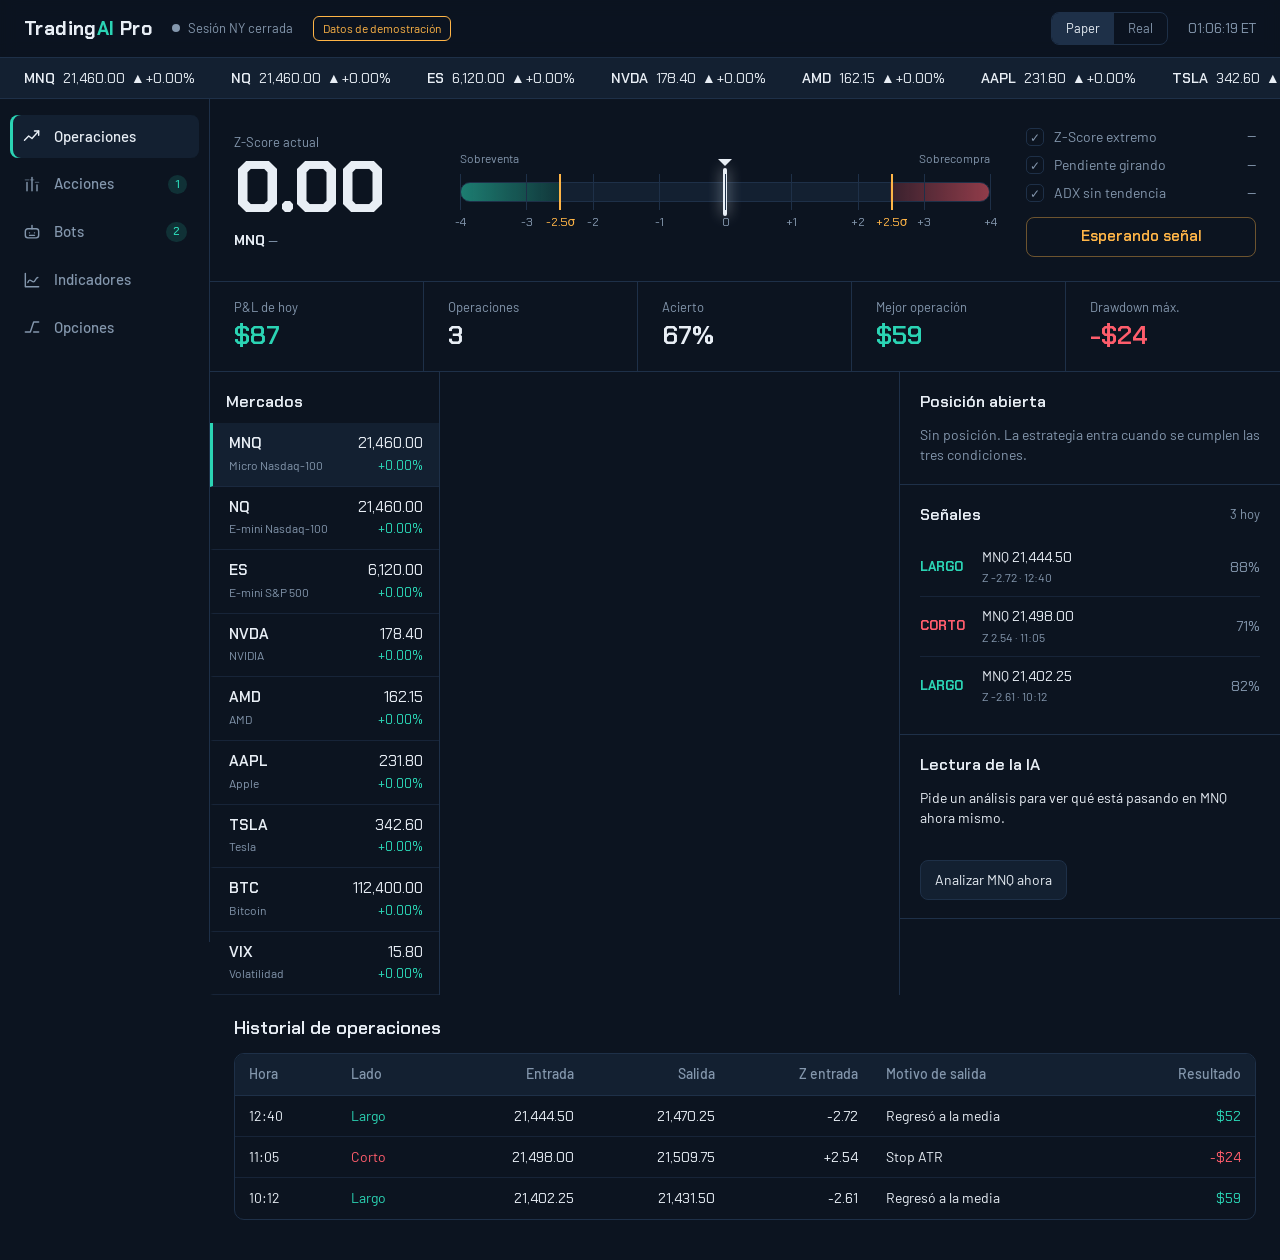
==== commit f0d0924a: "Update dashboard.html" ====
--- a/frontend/dashboard.html
+++ b/frontend/dashboard.html
@@ -272,6 +272,25 @@
 .greeks td{text-align:right;font-family:var(--display)}
 .greeks td:first-child{text-align:left;font-family:var(--body)}
 .note{font-size:13px;color:var(--fog);margin-top:12px}
+.volwrap{display:grid;grid-template-columns:1fr 1fr;gap:16px;padding:0 24px 40px;align-items:start}
+.vpanel{border:1px solid var(--rail);border-radius:12px;background:var(--deck);padding:18px}
+.vpanel h3{font-family:var(--display);font-weight:600;font-size:17px;margin-bottom:12px}
+.vkpis{display:grid;grid-template-columns:repeat(4,1fr);gap:10px;margin-bottom:14px}
+.vkpis .k{font-size:12px;color:var(--fog)}
+.vkpis .v{font-family:var(--display);font-weight:600;font-size:19px}
+#ivhv{width:100%;height:230px;display:block}
+.legend{display:flex;gap:18px;font-size:13px;color:var(--fog);margin:10px 0}
+.legend i{display:inline-block;width:16px;height:3px;border-radius:2px;margin-right:6px;vertical-align:middle}
+.vpanel .read{font-size:14px;color:var(--paper)}
+.oi{display:grid;grid-template-columns:1fr 62px 1fr;gap:3px 8px;align-items:center;margin-bottom:14px}
+.oi .hd{font-size:12px;color:var(--fog)}
+.oi .pb{display:flex;justify-content:flex-end}
+.oi .bar{height:13px;border-radius:2px;min-width:2px;transition:width .4s}
+.oi .pb .bar{background:rgba(255,93,108,.55)} .oi .cb .bar{background:rgba(43,212,180,.55)}
+.oi .pb .bar.wall{background:var(--short)} .oi .cb .bar.wall{background:var(--long)}
+.oi .k{text-align:center;font-family:var(--display);font-weight:600;font-size:13px;color:var(--fog);border-radius:4px;padding:1px 0}
+.oi .k.atm{color:var(--amber)}
+.oi .k.mp{box-shadow:inset 0 0 0 1px var(--amber)}
 
 @media (max-width:1100px){
   .shell{grid-template-columns:1fr}
@@ -281,6 +300,7 @@
   .ivpanel{grid-template-columns:repeat(2,1fr)}
   .chain-wrap{grid-template-columns:1fr}
   .stk-wrap{grid-template-columns:1fr}
+  .volwrap{grid-template-columns:1fr}
   .detail{position:static}
   .sigma{grid-template-columns:1fr;gap:20px}
   .work{grid-template-columns:1fr}
@@ -513,6 +533,34 @@
       <p class="note">Θ en dólares por día y Vega por cada 1% de volatilidad, por contrato de 100 acciones.</p>
     </aside>
   </div>
+
+  <div class="volwrap">
+    <section class="vpanel" aria-label="Volatilidad implícita contra histórica">
+      <h3>Volatilidad implícita vs histórica</h3>
+      <div class="vkpis">
+        <div><div class="k">IV actual</div><div class="v" id="vIv">—</div></div>
+        <div><div class="k">HV 20 días</div><div class="v" id="vHv">—</div></div>
+        <div><div class="k">Diferencia</div><div class="v" id="vSpread">—</div></div>
+        <div><div class="k">Ratio IV / HV</div><div class="v" id="vRatio">—</div></div>
+      </div>
+      <canvas id="ivhv" aria-hidden="true"></canvas>
+      <div class="legend"><span><i style="background:var(--amber)"></i>Volatilidad implícita (IV)</span><span><i style="background:var(--paper)"></i>Volatilidad histórica (HV 20)</span></div>
+      <p class="read" id="vRead"></p>
+    </section>
+
+    <section class="vpanel" aria-label="Open interest por strike">
+      <h3>Open interest por strike</h3>
+      <div class="vkpis">
+        <div><div class="k">Ratio put/call</div><div class="v" id="oPcr">—</div></div>
+        <div><div class="k">Muro de calls</div><div class="v up" id="oCw">—</div></div>
+        <div><div class="k">Muro de puts</div><div class="v dn" id="oPw">—</div></div>
+        <div><div class="k">Max pain</div><div class="v" id="oMp" style="color:var(--amber)">—</div></div>
+      </div>
+      <div class="oi" id="oiChart"></div>
+      <p class="read" id="oiRead"></p>
+    </section>
+  </div>
+  <p class="note" style="padding:0 24px 32px;margin:0">IV histórica y open interest en modo demostración. Con backend se leen de /api/options/volatility y /api/options/oi (IBKR).</p>
 </div>
 
 </div><!-- /views -->
@@ -1287,6 +1335,87 @@
   const vega = S*npdf(d1)*Math.sqrt(T)/100;
   return {price,delta,gamma,theta,vega};
 }
+/* ── Generador determinista para datos demo estables ── */
+function rng(seed){ let s=0; for (const ch of String(seed)) s=(s*31+ch.charCodeAt(0))>>>0;
+  return ()=>{ s=(s*1664525+1013904223)>>>0; return s/4294967296; }; }
+function gauss(r){ const u=Math.max(r(),1e-9), v=r(); return Math.sqrt(-2*Math.log(u))*Math.cos(2*Math.PI*v); }
+
+/* ── Historia diaria del subyacente: HV20 y IV ── */
+const VH = {};
+function volHistory(u){
+  if (VH[u.s]) return VH[u.s];
+  const r = rng('vol'+u.s), base = (u.lo+u.hi)/2*0.8, closes=[100], ivs=[];
+  for (let t=1;t<300;t++){
+    const sig = base*(1+0.25*Math.sin(t/37)) + 0.02*gauss(r);
+    closes.push(closes[t-1]*Math.exp(Math.max(sig,.05)/Math.sqrt(252)*gauss(r)));
+  }
+  const hv = closes.map((_,i)=>{ if (i<21) return null;
+    const rets=[]; for (let j=i-19;j<=i;j++) rets.push(Math.log(closes[j]/closes[j-1])); return sd(rets)*Math.sqrt(252); });
+  hv.forEach(v=>ivs.push(v==null?null:v*(1.12+0.06*gauss(r))));
+  // calibra la historia para que la HV actual sea coherente con la IV típica del subyacente
+  const iv0 = u.iv0 || (u.iv0 = u.iv), k = (iv0/1.1)/hv[hv.length-1];
+  return VH[u.s] = {hv:hv.slice(-150).map(v=>v==null?null:v*k), iv:ivs.slice(-150).map(v=>v==null?null:v*k)};
+}
+
+function renderVol(u, iv){
+  const d = volHistory(u), hv = d.hv[d.hv.length-1];
+  const ivs = d.iv.slice(); ivs[ivs.length-1] = iv;
+  const spread = (iv-hv)*100, ratio = iv/hv;
+  $('vIv').textContent = (iv*100).toFixed(1)+'%';
+  $('vHv').textContent = (hv*100).toFixed(1)+'%';
+  $('vSpread').textContent = (spread>=0?'+':'')+spread.toFixed(1)+' pts';
+  $('vSpread').className = 'v '+(spread>=0?'dn':'up');
+  $('vRatio').textContent = ratio.toFixed(2)+'×';
+  $('vRead').textContent = ratio>=1.2
+    ? `La IV está ${spread.toFixed(1)} puntos por encima de lo que realmente se mueve ${u.s}. Las opciones están caras: ventaja para vender prima (spreads de crédito, iron condor, covered calls).`
+    : ratio<=0.9
+    ? `La IV está ${Math.abs(spread).toFixed(1)} puntos por debajo de lo que realmente se mueve ${u.s}. Las opciones están baratas: ventaja para comprarlas (calls, puts o spreads de débito).`
+    : `IV y HV están parecidas: las opciones tienen un precio justo. Decide por dirección, no por volatilidad.`;
+
+  const cv = $('ivhv'), k = canvasCtx(cv); if (!k) return; const {g,w,h} = k;
+  const all = d.hv.concat(ivs).filter(v=>v!=null), lo = Math.min(...all)*0.9, hi = Math.max(...all)*1.08, lw = 40;
+  const y = v => h-18 - (v-lo)/(hi-lo)*(h-26), x = i => lw + i/(ivs.length-1)*(w-lw-8);
+  g.font='11px Barlow, sans-serif'; g.fillStyle='#8497AD'; g.textBaseline='middle';
+  for (let q=0;q<4;q++){ const v = lo+(hi-lo)*q/3; g.strokeStyle='rgba(30,48,72,.8)'; g.beginPath(); g.moveTo(lw,y(v)); g.lineTo(w,y(v)); g.stroke(); g.fillText((v*100).toFixed(0)+'%',0,y(v)); }
+  g.fillText('Hace 150 días',lw,h-6); g.textAlign='right'; g.fillText('Hoy',w,h-6); g.textAlign='left';
+  // zona sombreada donde IV > HV
+  g.fillStyle='rgba(255,181,71,.10)';
+  ivs.forEach((v,i)=>{ const hvv=d.hv[i]; if (v!=null&&hvv!=null&&i>0&&v>hvv){ g.fillRect(x(i-1),y(v),x(i)-x(i-1)+.5,y(hvv)-y(v)); } });
+  const line = (arr,col,wd)=>{ g.strokeStyle=col; g.lineWidth=wd; g.beginPath(); let st=false;
+    arr.forEach((v,i)=>{ if (v==null) return; st? g.lineTo(x(i),y(v)) : (g.moveTo(x(i),y(v)), st=true); }); g.stroke(); };
+  line(d.hv,'#E8EEF5',1.6); line(ivs,'#FFB547',2);
+  g.fillStyle='#FFB547'; g.beginPath(); g.arc(x(ivs.length-1),y(iv),4,0,7); g.fill();
+}
+
+/* ── Open interest por strike ── */
+function renderOI(u, S, strikes, step, atm){
+  const big = ['QQQ','SPY'].includes(u.s) ? 60000 : 18000;
+  const rows = strikes.map(K=>{
+    const r = rng(u.s+oDays+K), round = (K % (step*4) === 0) ? 1.9 : 1;
+    const cb = Math.exp(-((((K-S*1.025)/S)/0.04)**2)), pb = Math.exp(-((((K-S*0.97)/S)/0.045)**2));
+    return {K,
+      c: Math.round(big*cb*round*(0.6+0.8*r())),
+      p: Math.round(big*pb*round*(0.6+0.8*r())*1.05)};
+  });
+  const tc = rows.reduce((a,b)=>a+b.c,0), tp = rows.reduce((a,b)=>a+b.p,0), pcr = tp/tc;
+  const cw = rows.reduce((a,b)=>b.c>a.c?b:a), pw = rows.reduce((a,b)=>b.p>a.p?b:a);
+  const mp = rows.map(X=>({K:X.K, pain: rows.reduce((s,r)=>s + r.c*Math.max(X.K-r.K,0) + r.p*Math.max(r.K-X.K,0),0)}))
+                 .reduce((a,b)=>b.pain<a.pain?b:a).K;
+  const mx = Math.max(...rows.map(r=>Math.max(r.c,r.p)));
+  $('oPcr').textContent = pcr.toFixed(2);
+  $('oCw').textContent = cw.K; $('oPw').textContent = pw.K; $('oMp').textContent = mp;
+  const fmtK = n => n>=1000 ? (n/1000).toFixed(1)+'k' : n;
+  $('oiChart').innerHTML = '<div class="hd" style="text-align:right">Puts</div><div class="hd" style="text-align:center">Strike</div><div class="hd">Calls</div>'
+    + rows.slice().reverse().map(r=>`
+      <div class="pb" title="Puts ${r.K}: ${r.p.toLocaleString('en-US')} contratos"><div class="bar ${r.K===pw.K?'wall':''}" style="width:${r.p/mx*100}%"></div></div>
+      <div class="k ${r.K===atm?'atm':''} ${r.K===mp?'mp':''}">${r.K}</div>
+      <div class="cb" title="Calls ${r.K}: ${r.c.toLocaleString('en-US')} contratos"><div class="bar ${r.K===cw.K?'wall':''}" style="width:${r.c/mx*100}%"></div></div>`).join('');
+  const mood = pcr>1.1 ? 'Hay más puts que calls: el mercado está pagando por protección (posicionamiento defensivo).'
+             : pcr<0.7 ? 'Hay muchos más calls que puts: posicionamiento optimista, a veces excesivo.'
+             : 'Calls y puts están equilibrados: posicionamiento neutral.';
+  $('oiRead').textContent = `${mood} El muro de calls en ${cw.K} (${fmtK(cw.c)} contratos) suele actuar como resistencia y el muro de puts en ${pw.K} (${fmtK(pw.p)}) como soporte. El max pain está en ${mp}: el strike donde más opciones vencerían sin valor, al que algunos traders esperan que el precio se acerque cerca del vencimiento.`;
+}
+
 function spotOf(u){ const w = WATCH.find(x=>x.s===u.s) || (typeof STOCKS!=='undefined' && STOCKS.find(x=>x.s===u.s)); return w ? w.p : u.p; }
 
 (function initOptions(){
@@ -1332,6 +1461,9 @@
       <td class="num ${K>S?'itm':''}" style="text-align:right">${(p.theta*100).toFixed(2)}</td></tr>`;
   }
   $('oChain').innerHTML = rows;
+  const strikes = []; for (let i=-8;i<=8;i++) strikes.push(+(atm+i*step).toFixed(2));
+  renderVol(u, iv);
+  renderOI(u, S, strikes, step, atm);
   $('oChain').querySelectorAll('tr').forEach(tr=>tr.onclick=()=>{ oSel=+tr.dataset.k; renderOptions(); });
 
   const c = bs(S,oSel,T,iv,'c'), p = bs(S,oSel,T,iv,'p');
